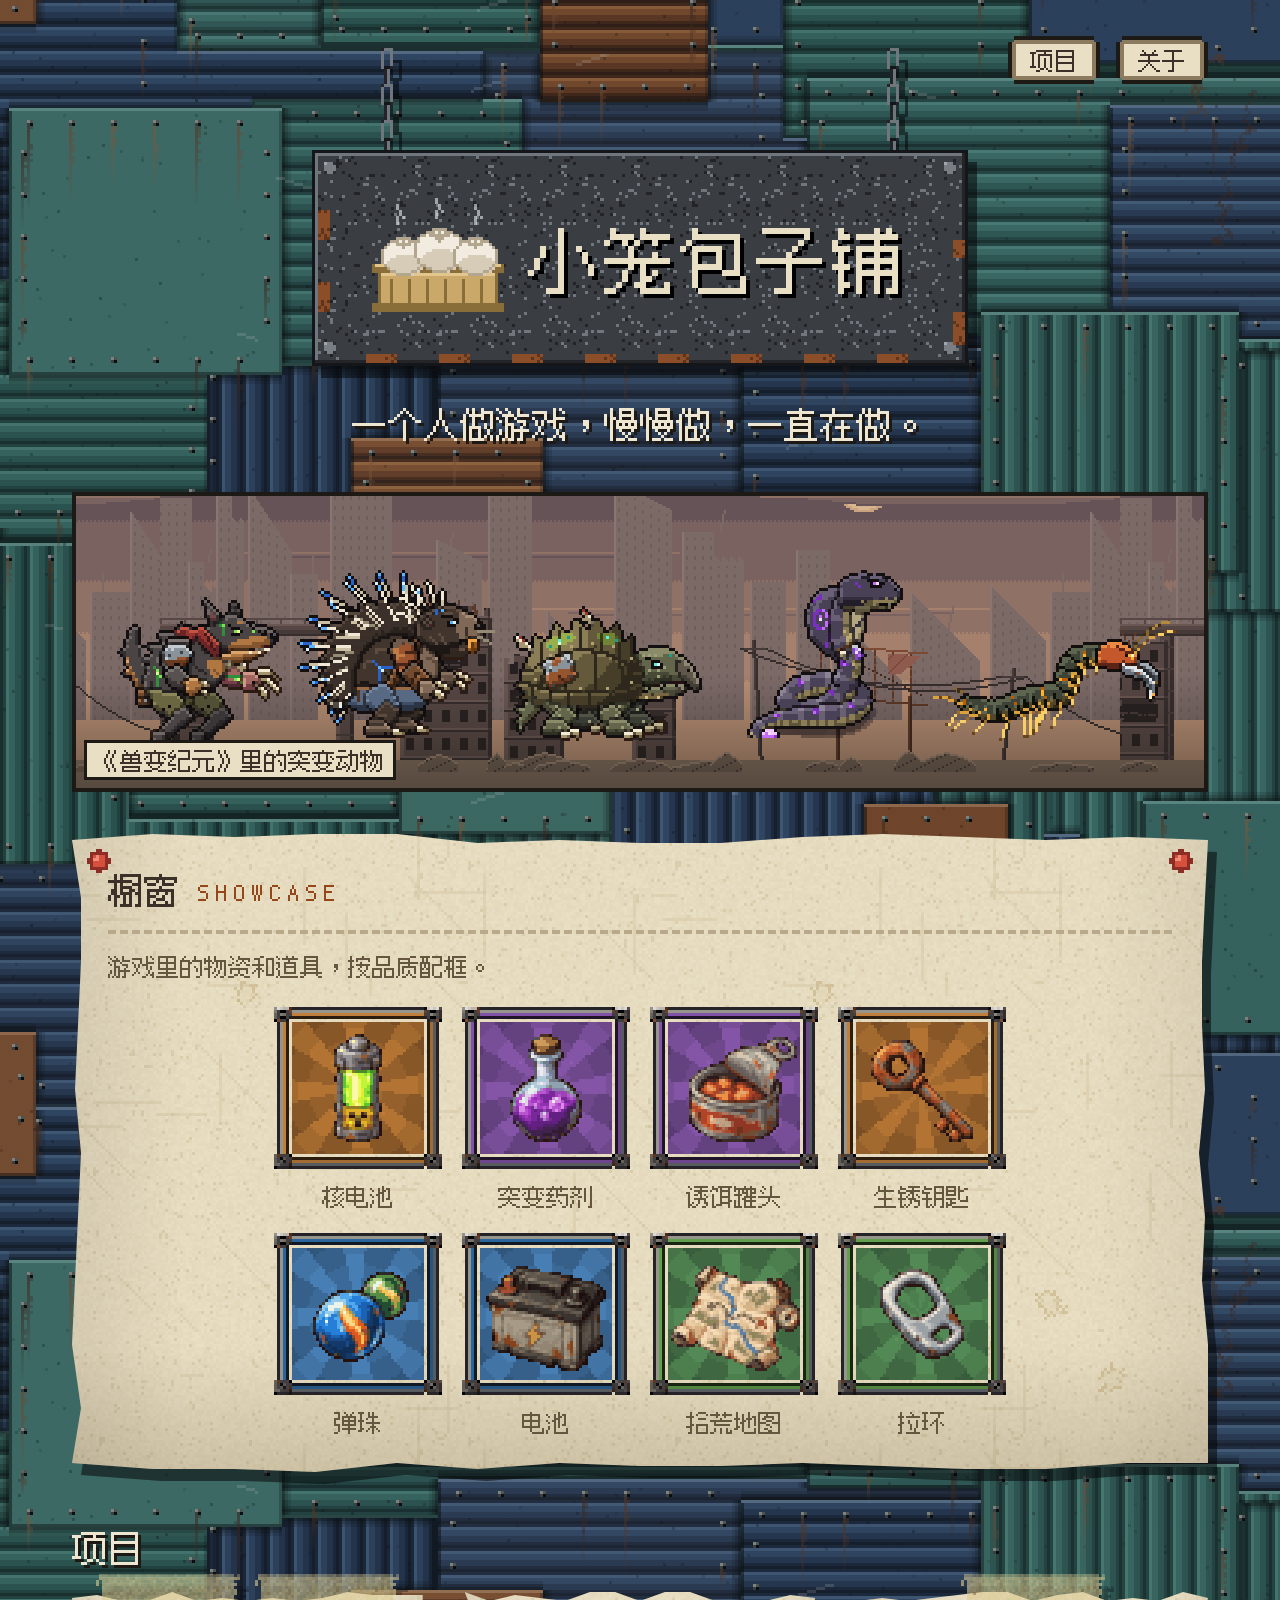
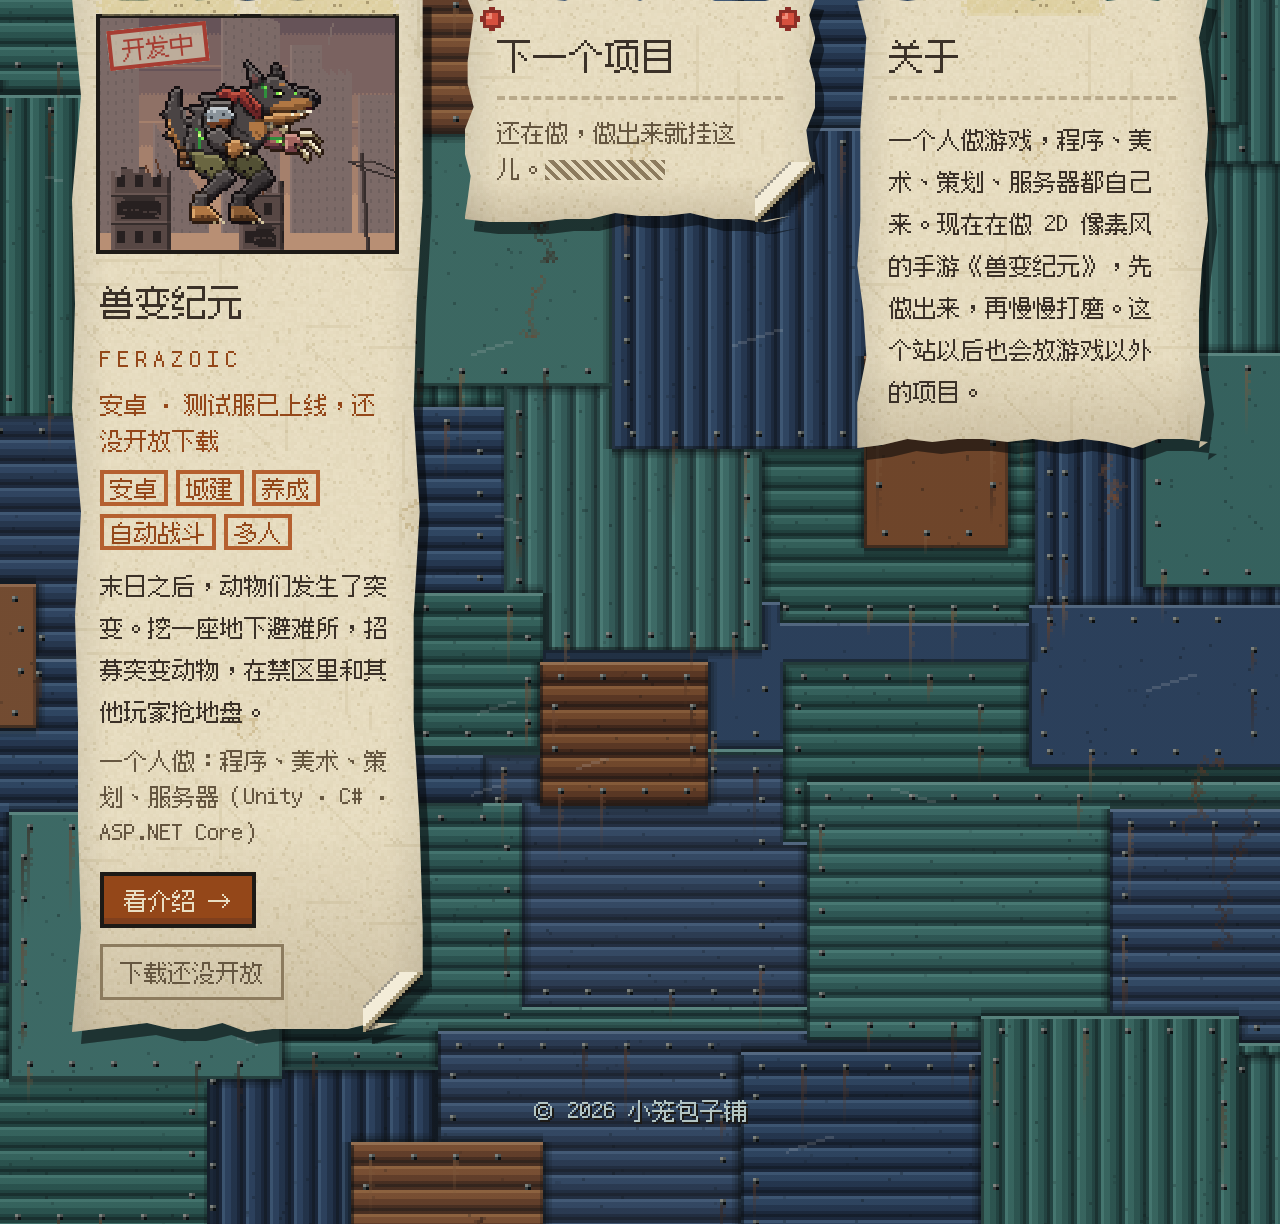
==== index.html @ 80dea05e "小笼包子铺：个人项目网站第一版 首页（店招、橱窗、项目）、《兽变纪元》介绍页、作品列表 js/projects.js、裁过的像素字体和重新裁字体的脚本。  Co-Authored-By: Claude" ====
<!doctype html>
<html lang="zh-CN">
<head>
<meta charset="utf-8">
<meta name="viewport" content="width=device-width, initial-scale=1">
<title>小笼包子铺</title>
<meta name="description" content="小笼包子铺：一个人做的游戏和项目。介绍、截图和下载。">
<link rel="preload" href="assets/fonts/FusionPixel-sub.woff2" as="font" type="font/woff2" crossorigin>
<link rel="stylesheet" href="css/site.css">
</head>
<body>
<div class="page">
  <nav class="top" aria-label="页面">
    <a class="notch" href="#projects">项目</a>
    <a class="notch" href="#about">关于</a>
  </nav>

  <!-- 店招：吊在墙上的铁牌 -->
  <header class="shop">
    <div class="hang">
      <i class="chain l" aria-hidden="true"></i><i class="chain r" aria-hidden="true"></i>
      <div class="sign">
        <img class="steamer" src="assets/ui/steamer.png" alt="" width="48" height="40">
        <h1>小笼包子铺</h1>
      </div>
    </div>
    <p class="tag">一个人做游戏，<br class="ph">慢慢做，一直在做。</p>
  </header>

  <!-- 橱窗：动物站一排 + 游戏里的物品 -->
  <section class="window" role="img" aria-label="橱窗：废墟城市前站着一排突变动物">
    <div class="stage" data-sprites="mutant_dog,porcupine,snapping_turtle,cobra,centipede" data-auto></div>
    <span class="label">《兽变纪元》里的突变动物</span>
  </section>
  <div class="poster-wrap"><div class="poster shelf" data-poster="31" data-fix="pins">
    <h2>橱窗 <small>SHOWCASE</small></h2>
    <div class="rule"></div>
    <p class="dim">游戏里的物资和道具，按品质配框。</p>
    <div class="tiles">
      <figure class="tile"><img src="assets/games/ferazoic/tiles/nuclear_battery.png" width="56" height="56" alt="核电池"><figcaption>核电池</figcaption></figure>
      <figure class="tile"><img src="assets/games/ferazoic/tiles/mutation_potion.png" width="56" height="56" alt="突变药剂"><figcaption>突变药剂</figcaption></figure>
      <figure class="tile"><img src="assets/games/ferazoic/tiles/recruit_ticket.png" width="56" height="56" alt="诱饵罐头"><figcaption>诱饵罐头</figcaption></figure>
      <figure class="tile"><img src="assets/games/ferazoic/tiles/token_ticket.png" width="56" height="56" alt="生锈钥匙"><figcaption>生锈钥匙</figcaption></figure>
      <figure class="tile"><img src="assets/games/ferazoic/tiles/marble.png" width="56" height="56" alt="弹珠"><figcaption>弹珠</figcaption></figure>
      <figure class="tile"><img src="assets/games/ferazoic/tiles/battery.png" width="56" height="56" alt="电池"><figcaption>电池</figcaption></figure>
      <figure class="tile"><img src="assets/games/ferazoic/tiles/scavenge_map.png" width="56" height="56" alt="拾荒地图"><figcaption>拾荒地图</figcaption></figure>
      <figure class="tile"><img src="assets/games/ferazoic/tiles/pull_tab.png" width="56" height="56" alt="拉环"><figcaption>拉环</figcaption></figure>
    </div>
  </div></div>

  <main>
    <h2 class="wallh" id="projects">项目</h2>
    <!-- 作品海报由 js/projects.js 的列表生成，插在「下一个项目」前面 -->
    <section class="grid" data-projects aria-label="作品">
      <noscript><div class="poster-wrap"><div class="poster card small">
        <h2>兽变纪元 <small>FERAZOIC</small></h2>
        <div class="rule"></div>
        <p>废土上的突变动物：挖避难所、招募动物、5v5 自动战斗。安卓，开发中。</p>
        <div class="btns" style="margin-top:22px"><a class="btn" href="ferazoic.html">看介绍 →</a></div>
      </div></div></noscript>
      <div class="poster-wrap" data-after-projects><div class="poster card small" data-poster="77" data-fix="pins" data-curl>
        <h2>下一个项目</h2>
        <div class="rule"></div>
        <div class="dim">还在做，做出来就挂这儿。<span class="hatch" aria-hidden="true"></span></div>
      </div></div>
      <div class="poster-wrap" id="about"><div class="poster card small" data-poster="5" data-fix="tape-top">
        <h2>关于</h2>
        <div class="rule"></div>
        <p>一个人做游戏，程序、美术、策划、服务器都自己来。现在在做 2D 像素风的手游《兽变纪元》，先做出来，再慢慢打磨。这个站以后也会放游戏以外的项目。</p>
      </div></div>
    </section>
  </main>

  <footer class="foot">© 2026 小笼包子铺</footer>
</div>
<script src="js/projects.js"></script>
<script src="js/site.js"></script>
</body>
</html>
---- css/site.css ----
/* 个人项目网站：像素风，铁皮墙 + 旧海报。
   --s 是像素放大倍数：电脑 3 倍，手机 2 倍；所有尺寸都是 1 倍像素数 × --s。 */
@font-face { font-family: "Fusion Pixel"; src: url(../assets/fonts/FusionPixel-sub.woff2) format("woff2"), url(../assets/fonts/FusionPixel-sub.ttf) format("truetype"); font-display: swap; }
/* 字体只带常用字（见 tools/subset_font.py），加了生僻字要重新跑一遍 */

:root {
  --s: 3;
  --paper: #e9dfc4; --paper-dark: #cdbf9a;
  --ink: #1d1a16; --fg: #3b3128; --dim: #655640; --line: #8c7b5e; --rule: #b8a98a;   /* dim 在纸上 5.35:1 */
  --rust: #b5602f; --rust-ink: #944719; --rust-dark: #7f3f1d; --rust-deep: #5a2b10;   /* rust 填色、画边；rust-ink 写字、按钮底（纸色字 4.98:1） */
  --stamp: #a63d32;   /* 纸上 4.74:1 */
  --focus: #ffd27a;   /* 键盘焦点框 */
  --wall-text: #d9e1dc;
  --wall-dark: rgba(12, 16, 18, .22);
  --fs: calc(var(--s) * 8px);          /* 正文：像素字 12px 一字，字号用 12 的倍数 */
}
@media (max-width: 760px) { :root { --s: 2; } }

* { box-sizing: border-box; margin: 0; padding: 0; }
html { -webkit-text-size-adjust: 100%; }
body {
  font-family: "Fusion Pixel", "Zpix", monospace;
  font-size: 24px; line-height: 1.5; color: var(--wall-text);
  -webkit-font-smoothing: none; font-smooth: never;
  background-color: #2a4650;
  background-image: linear-gradient(var(--wall-dark), var(--wall-dark)), url(../assets/ui/wall.png);
  background-size: auto, calc(480px * var(--s)) auto;
  image-rendering: pixelated; image-rendering: crisp-edges;
  min-height: 100vh;
}
img { image-rendering: pixelated; image-rendering: crisp-edges; display: block; }
a { color: inherit; text-decoration: none; }
.page { max-width: 1440px; margin: 0 auto; padding: 0 calc(var(--s) * 24px) calc(var(--s) * 32px); }
@media (max-width: 760px) { .page { padding: 0 16px 48px; } }

/* 切角：方块四角去掉 2 像素，像铁皮剪出来的 */
.notch { clip-path: polygon(0 6px, 6px 6px, 6px 0, calc(100% - 6px) 0, calc(100% - 6px) 6px, 100% 6px, 100% calc(100% - 6px), calc(100% - 6px) calc(100% - 6px), calc(100% - 6px) 100%, 6px 100%, 6px calc(100% - 6px), 0 calc(100% - 6px)); }

/* 顶栏 */
.top { display: flex; justify-content: flex-end; gap: 16px; padding-top: calc(var(--s) * 12px); flex-wrap: wrap; }
.top a { padding: 6px 22px; background: var(--paper); color: var(--fg); box-shadow: inset 0 0 0 4px var(--ink), inset 0 0 0 8px var(--line); }
.top a.on { background: var(--rust-ink); color: var(--paper); box-shadow: inset 0 0 0 4px var(--ink), inset 0 -8px 0 var(--rust-dark); }
.top a:not(.on):hover { background: #f3ecd9; box-shadow: inset 0 0 0 4px var(--ink), inset 0 0 0 8px var(--rust); }
.linkbtn { display: inline-block; padding: 6px 22px; background: var(--paper); color: var(--fg); text-shadow: none; box-shadow: inset 0 0 0 4px var(--ink), inset 0 0 0 8px var(--line); }
.linkbtn:hover { background: #f3ecd9; box-shadow: inset 0 0 0 4px var(--ink), inset 0 0 0 8px var(--rust); }
.sr-only { position: absolute; width: 1px; height: 1px; overflow: hidden; clip: rect(0 0 0 0); white-space: nowrap; }

/* 店招：两根链条吊着一块铁牌，牌子是九宫格（sign9.png，边 12 像素），上面是蒸笼和店名 */
.shop { text-align: center; margin-top: calc(-12px * var(--s)); }   /* 链条从顶栏那一行上面垂下来 */
.hang { display: inline-block; position: relative; padding-top: calc(34px * var(--s)); filter: drop-shadow(calc(var(--s) * 3px) calc(var(--s) * 4px) 0 rgba(6, 8, 10, .55)); }
.hang .chain { position: absolute; top: 0; width: calc(6px * var(--s)); height: calc(40px * var(--s)); background: url(../assets/ui/chain.png) 0 0 / calc(6px * var(--s)) calc(12px * var(--s)) repeat-y; }
.hang .chain.l { left: calc(22px * var(--s)); } .hang .chain.r { right: calc(22px * var(--s)); }
.sign { position: relative; display: flex; align-items: center; gap: calc(6px * var(--s)); padding: calc(4px * var(--s)) calc(8px * var(--s)) calc(4px * var(--s)) calc(6px * var(--s));
  border: calc(12px * var(--s)) solid transparent; border-image: url(../assets/ui/sign9.png) 12 fill round; }
.sign .steamer { width: calc(48px * var(--s)); height: calc(40px * var(--s)); }
.sign h1 { font-weight: normal; font-size: 72px; line-height: 1.2; color: var(--paper); text-shadow: 4px 4px 0 #000; letter-spacing: 4px; white-space: nowrap; }
.shop .tag { color: #efe6d1; font-size: 36px; margin-top: calc(10px * var(--s)); text-shadow: 3px 3px 0 var(--ink); }
.ph { display: none; }   /* 只在手机上换行 */
@media (max-width: 760px) {
  .shop { margin-top: calc(-10px * var(--s)); }
  .hang { padding-top: calc(28px * var(--s)); } .hang .chain { height: calc(34px * var(--s)); }
  .hang .chain.l { left: calc(14px * var(--s)); } .hang .chain.r { right: calc(14px * var(--s)); }
  .sign { gap: calc(3px * var(--s)); padding: calc(3px * var(--s)) calc(5px * var(--s)) calc(3px * var(--s)) calc(3px * var(--s)); }
  .sign h1 { font-size: 48px; letter-spacing: 2px; text-shadow: 3px 3px 0 #000; }
  .shop .tag { font-size: 24px; } .ph { display: inline; }
}

/* 橱窗：深色展示窗，动物站一排；下面一张海报放游戏里的物品 */
.window { position: relative; overflow: hidden; height: calc(100px * var(--s)); margin-top: calc(14px * var(--s)); box-shadow: inset 0 0 0 4px var(--ink); background-color: #26323a;
  background-image: url(../assets/games/ferazoic/chapter1.png); background-size: calc(320px * var(--s)) auto; background-position: center 14%; }
.window::after { content: ""; position: absolute; inset: 0; background: linear-gradient(0deg, rgba(27,24,20,.45), transparent 40%); pointer-events: none; }
.window .stage { z-index: 1; }
.window .label { position: absolute; left: 12px; bottom: 12px; z-index: 2; padding: 2px 12px; background: var(--paper); color: var(--fg); box-shadow: inset 0 0 0 3px var(--ink); }
.shelf { padding: 28px 36px 32px; margin-top: calc(14px * var(--s)); }
.tiles { display: flex; flex-wrap: wrap; justify-content: center; gap: 16px 20px; margin: 20px auto 0; max-width: calc(4 * 56px * var(--s) + 3 * 20px); }   /* 一行四个 */
.tile { text-align: center; }
.tile img { width: calc(56px * var(--s)); height: calc(56px * var(--s)); margin: 0 auto; }
.tile figcaption { margin-top: 6px; color: var(--dim); }
.wallh { font-size: 36px; color: #efe6d1; text-shadow: 3px 3px 0 var(--ink); margin-top: calc(16px * var(--s)); }
@media (max-width: 760px) { .window { height: calc(90px * var(--s)); } .shelf { padding: 20px 16px 24px; } .tiles { gap: 12px 10px; } }

/* 旧海报：撕边 + 影子 + 纸纹 + 胶带 / 图钉 / 卷角 */
.poster-wrap { position: relative; filter: drop-shadow(calc(var(--s) * 3px) calc(var(--s) * 4px) 0 rgba(6, 8, 10, .55)); }
.poster { position: relative; color: var(--fg); background: url(../assets/ui/paper.png) 0 0 / calc(192px * var(--s)); clip-path: polygon(var(--cut)); }
.poster::before { content: ""; position: absolute; inset: 0; pointer-events: none;
  background: linear-gradient(90deg, rgba(0,0,0,.08), transparent 10%, transparent 90%, rgba(0,0,0,.06)), linear-gradient(0deg, rgba(90,70,40,.18), transparent 20%); }
.poster > * { position: relative; }
.tape { position: absolute; width: calc(48px * var(--s)); height: calc(14px * var(--s)); background: url(../assets/ui/tape.png) 0 0 / 100% 100%; z-index: 5; pointer-events: none; }
.tape.tl { top: calc(-6px * var(--s)); left: calc(8px * var(--s)); }
.tape.tr { top: calc(-6px * var(--s)); right: calc(8px * var(--s)); }
.tape.t  { top: calc(-6px * var(--s)); left: 50%; margin-left: calc(-24px * var(--s)); }
.curl { position: absolute; right: 0; bottom: 0; width: calc(20px * var(--s)); height: calc(20px * var(--s)); background: url(../assets/ui/curl.png) 0 0 / 100% 100%; z-index: 5; pointer-events: none; }
.pin { position: absolute; width: calc(8px * var(--s)); height: calc(8px * var(--s)); background: url(../assets/ui/pin.png) 0 0 / 100% 100%; z-index: 5; pointer-events: none; }
.pin.tl { top: calc(5px * var(--s)); left: calc(5px * var(--s)); }
.pin.tr { top: calc(5px * var(--s)); right: calc(5px * var(--s)); }

/* 按钮：铁锈橙，和背景分开 */
.btn { display: inline-block; padding: 10px 24px; background: var(--rust-ink); color: var(--paper); box-shadow: inset 0 0 0 4px var(--ink), inset 0 -10px 0 var(--rust-dark); cursor: pointer; }
.btn:hover { background: var(--rust-dark); box-shadow: inset 0 0 0 4px var(--ink), inset 0 -10px 0 var(--rust-deep); }
.btn:active { background: var(--rust-dark); box-shadow: inset 0 0 0 4px var(--ink), inset 0 10px 0 var(--rust-deep); }
.btn.ghost { background: transparent; color: var(--fg); box-shadow: inset 0 0 0 4px var(--line); }
.btn.ghost:hover { background: rgba(0,0,0,.06); box-shadow: inset 0 0 0 4px var(--fg); }
/* 还不能下载：不是按钮，只是一句说明，虚框 */
.soon { display: inline-block; padding: 10px 20px; color: var(--dim); box-shadow: inset 0 0 0 3px var(--line); }

/* 章、标签、分隔线 */
.stamp { display: inline-block; color: var(--stamp); box-shadow: inset 0 0 0 4px var(--stamp); padding: 2px 14px; background: rgba(233,223,196,.6); transform: rotate(-6deg); }
.chip { display: inline-block; padding: 0 10px; box-shadow: inset 0 0 0 4px var(--rust); color: var(--rust-ink); }
.rule { border-top: 4px dashed var(--rule); margin: 14px 0; }
.dim { color: var(--dim); }
.hatch { display: inline-block; width: 120px; height: 20px; vertical-align: middle; background: repeating-linear-gradient(45deg, var(--line) 0 4px, transparent 4px 8px); }
h2 { font-weight: normal; font-size: 36px; }
h2 small { font-size: 24px; color: var(--rust-ink); letter-spacing: 6px; white-space: nowrap; }
h3 { font-weight: normal; font-size: 24px; }

/* 首页：作品格子。第一张大，其余小 */
.grid { display: grid; grid-template-columns: repeat(3, 1fr); gap: calc(var(--s) * 14px); margin-top: calc(var(--s) * 6px); align-items: start; }   /* 海报各有各的高，像随手贴的 */
.card { padding: 22px 24px 24px; min-height: 100%; display: flex; flex-direction: column; }
.card .cover { position: relative; overflow: hidden; box-shadow: inset 0 0 0 4px var(--ink); background-color: #26323a; height: calc(80px * var(--s)); background-size: calc(320px * var(--s)) auto; background-position: center 14%; }
.card .cover .stamp { position: absolute; top: 12px; left: 12px; }
.card .body { padding: 20px 4px 8px; flex: 1; }
.card .state { margin-top: 4px; color: var(--rust-ink); }
.card .tags { display: flex; flex-wrap: wrap; gap: 8px; margin-top: 12px; }
.card .blurb { margin-top: 14px; line-height: 1.75; }
.card .role { margin-top: 10px; color: var(--dim); }
.card .btns { display: flex; gap: 16px; margin-top: 22px; flex-wrap: wrap; align-items: center; }
.card.small { padding: 36px 32px; justify-content: center; }
.card.small p { margin-top: 4px; line-height: 1.75; }
@media (max-width: 760px) {
  .grid { grid-template-columns: 1fr; }
  .card { padding: 16px; }
  .card .cover { height: calc(90px * var(--s)); }
  .card.small { padding: 32px 24px; }
}

/* 动物：精灵图，8 帧循环 */
.stage { position: absolute; left: 0; right: 0; bottom: 0; height: 100%; }
.sprite { position: absolute; bottom: calc(var(--y, 6) * var(--s) * 1px); left: calc(var(--x, 0) * var(--s) * 1px);
  width: calc(var(--fw) * var(--s) * 1px); height: calc(var(--fh) * var(--s) * 1px);
  background-repeat: no-repeat;
  background-size: calc(var(--fw) * 8 * var(--s) * 1px) calc(var(--fh) * var(--s) * 1px);
  animation: play var(--dur, 1000ms) steps(8) infinite; }
@keyframes play { to { background-position-x: calc(var(--fw) * -8 * var(--s) * 1px); } }

/* 游戏介绍页 */
.gh { position: relative; height: calc(150px * var(--s)); overflow: hidden; box-shadow: inset 0 0 0 4px var(--ink); background-size: calc(320px * var(--s)) auto; background-position: center 16%; margin-top: calc(var(--s) * 8px); }
.gh .title { position: absolute; left: calc(8px * var(--s)); bottom: calc(10px * var(--s)); z-index: 2; }
.gh .title .big { font-weight: normal; font-size: 96px; line-height: 1.1; color: #efe6d1; text-shadow: 6px 6px 0 var(--ink); }
.gh .stage { left: calc(150px * var(--s)); }   /* 标题占左边，动物在右边排开 */
.gh .title .en { color: #e0b27a; letter-spacing: 12px; text-shadow: 3px 3px 0 var(--ink); }
.gh::after { content: ""; position: absolute; inset: 0; background: linear-gradient(0deg, rgba(27,24,20,.6), transparent 45%); }
.gh .stage { z-index: 1; }
@media (max-width: 760px) {
  .gh { height: calc(130px * var(--s)); }
  .gh .title { top: calc(8px * var(--s)); bottom: auto; }   /* 手机上标题放上面，动物在下面 */
  .gh .title .big { font-size: 48px; text-shadow: 4px 4px 0 var(--ink); }
  .gh .title .en { font-size: 24px; letter-spacing: 6px; }
  .gh .stage { left: 0; }
}
.cols { display: grid; grid-template-columns: 3fr 2fr; gap: calc(var(--s) * 14px); margin-top: calc(var(--s) * 14px); align-items: start; }
.cols .dl-wrap { position: sticky; top: 24px; }   /* 「怎么玩」跟着滚，往下读也看得见 */
@media (max-width: 760px) { .cols { grid-template-columns: 1fr; } .cols .dl-wrap { order: -1; position: static; } }
.dl .hot { color: var(--rust-ink); }
.intro { padding: 36px 40px 40px; }
.intro p { margin-top: 12px; line-height: 1.75; }
.feats { display: grid; grid-template-columns: 1fr 1fr; gap: 16px; margin-top: 20px; }
.feats div { padding: 14px 18px; box-shadow: inset 0 0 0 4px var(--rule); }
.feats b { display: block; font-weight: normal; }
.feats b::before { content: ""; display: inline-block; width: 12px; height: 12px; background: var(--rust); margin-right: 12px; }
.feats span { color: var(--dim); }
@media (max-width: 760px) { .feats { grid-template-columns: 1fr; } .intro { padding: 24px 20px; } }
.dl { padding: 36px 40px 40px; }
dl { display: grid; grid-template-columns: minmax(96px, max-content) 1fr; column-gap: 12px; row-gap: 6px; }
dt { color: var(--dim); }
.shots { display: grid; grid-template-columns: repeat(3, 1fr); gap: 16px; margin-top: 20px; }
.shots div { height: calc(60px * var(--s)); background-size: cover; background-position: center 25%; box-shadow: inset 0 0 0 4px var(--ink); }
@media (max-width: 760px) { .shots { grid-template-columns: 1fr 1fr; } }
.roster { --s: 2; display: grid; grid-template-columns: repeat(3, 1fr); gap: 16px; margin-top: 20px; }   /* 动物按 2 倍放，格子才装得下 */
.roster > div { text-align: center; position: relative; overflow: hidden; height: calc(100px * var(--s)); box-shadow: inset 0 0 0 4px var(--rule); background: rgba(0,0,0,.04); }
.roster .sprite { left: 50%; margin-left: calc(var(--fw) * var(--s) * -0.5px); bottom: calc(18px * var(--s)); }
.roster .name { position: absolute; left: 0; right: 0; bottom: 8px; }
/* 品质色和游戏里一致：蓝 稀有 / 紫 史诗 / 橙 传说，纸上都在 4.5:1 以上 */
.roster .r-rare { color: #35608c; } .roster .r-epic { color: #6b4489; } .roster .r-legendary { color: var(--rust-ink); }
@media (max-width: 760px) { .roster { grid-template-columns: repeat(2, 1fr); } }
.back { margin-top: calc(var(--s) * 14px); display: flex; justify-content: flex-start; gap: 16px; flex-wrap: wrap; }

/* 页脚 */
.foot { margin-top: calc(var(--s) * 20px); color: #b4c6c4; text-shadow: 2px 2px 0 var(--ink); text-align: center; }

/* 键盘焦点：切角和撕边会把 outline 裁掉，所以用内描边画焦点框 */
:focus-visible { outline: 4px solid var(--focus); outline-offset: 2px; }
.btn:focus-visible, .top a:focus-visible, .linkbtn:focus-visible { outline: none; box-shadow: inset 0 0 0 4px var(--ink), inset 0 0 0 8px var(--focus); }
.btn.ghost:focus-visible { box-shadow: inset 0 0 0 4px var(--focus); }

/* 系统设了「减少动态」：动物停在第一帧 */
@media (prefers-reduced-motion: reduce) { .sprite { animation: none; } }
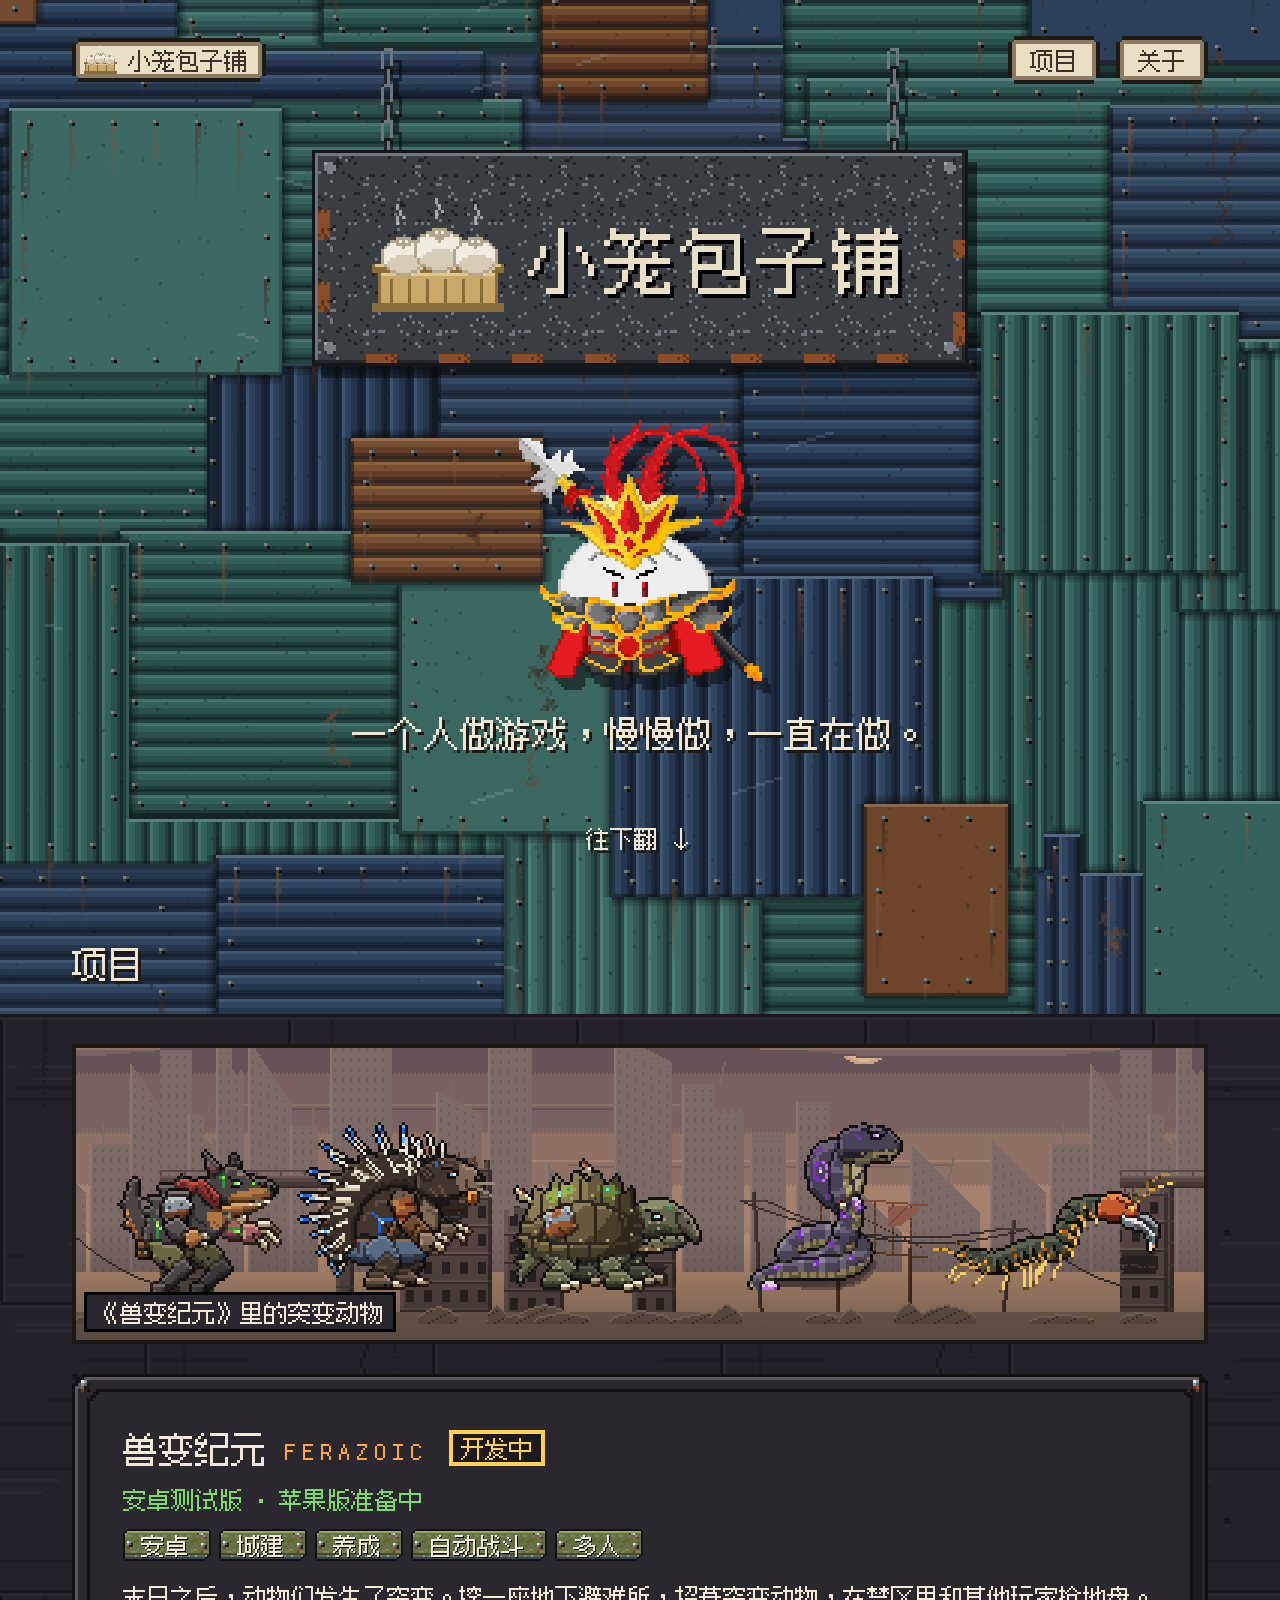
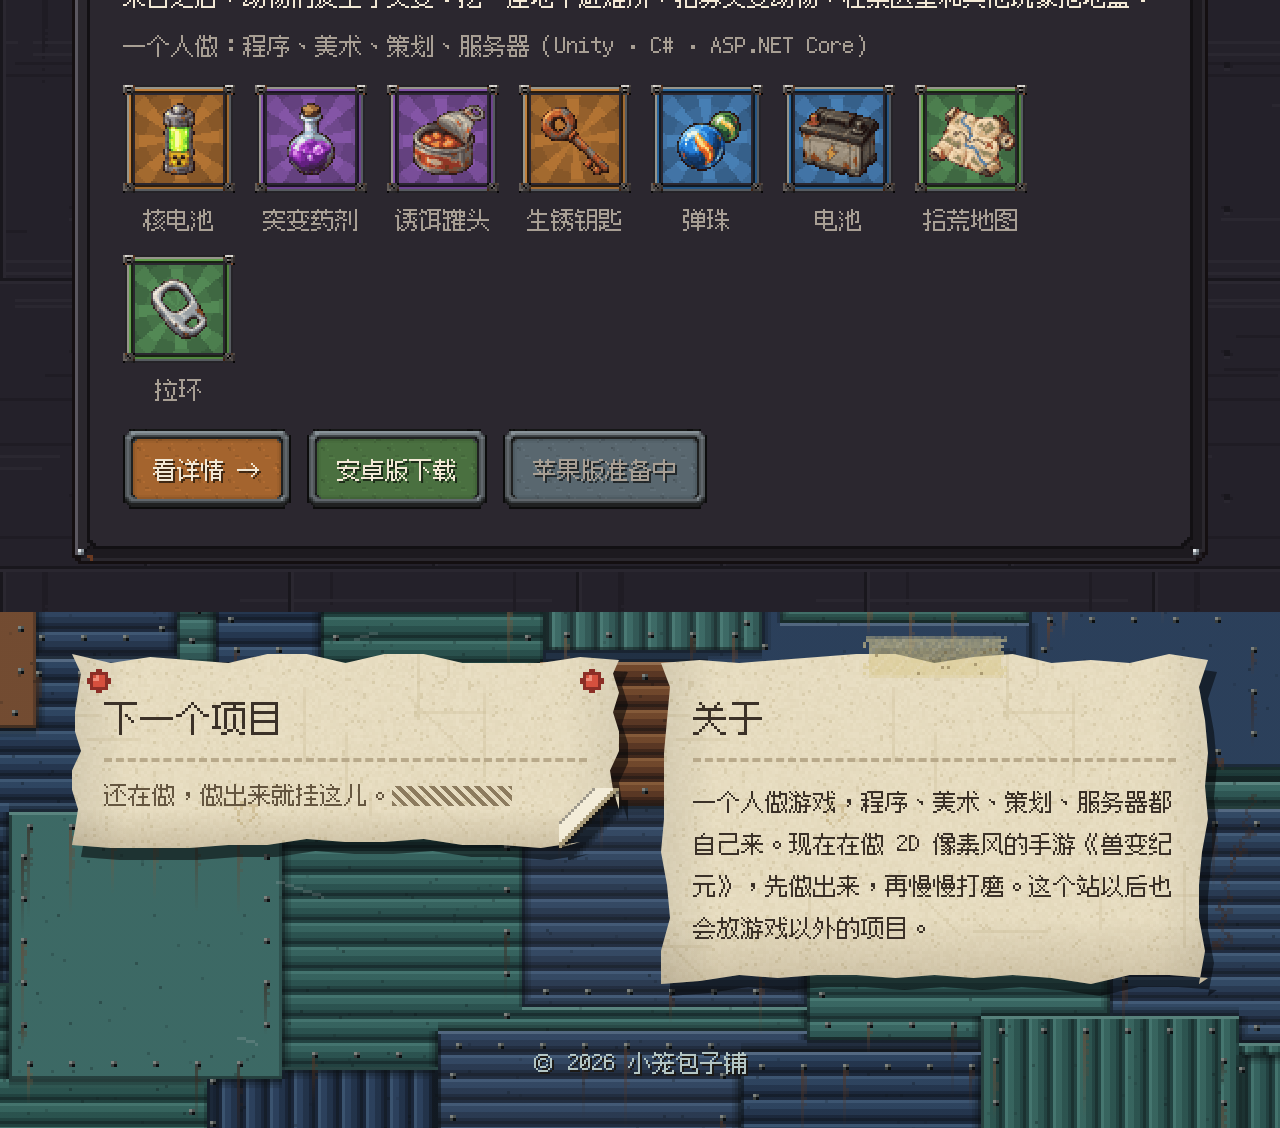
==== commit 90c847fe: "首页先看店、往下翻才是项目；详情页用游戏自己的画风 - 左上角加回主页的入口：首页是店招小图标，详情页是游戏里的返回木牌 - 第一屏只有店招、吉祥物（吕布包子，缩回 1 倍像素、去掉背景）、一句话和「" ====
--- a/index.html
+++ b/index.html
@@ -5,17 +5,20 @@
 <meta name="viewport" content="width=device-width, initial-scale=1">
 <title>小笼包子铺</title>
 <meta name="description" content="小笼包子铺：一个人做的游戏和项目。介绍、截图和下载。">
+<link rel="icon" href="assets/ui/mascot.png" type="image/png">
 <link rel="preload" href="assets/fonts/FusionPixel-sub.woff2" as="font" type="font/woff2" crossorigin>
 <link rel="stylesheet" href="css/site.css">
 </head>
 <body>
 <div class="page">
   <nav class="top" aria-label="页面">
+    <a class="home notch" href="index.html"><img src="assets/ui/steamer.png" alt="" width="48" height="40"><span class="hname">小笼包子铺</span></a>
+    <span class="grow"></span>
     <a class="notch" href="#projects">项目</a>
     <a class="notch" href="#about">关于</a>
   </nav>
 
-  <!-- 店招：吊在墙上的铁牌 -->
+  <!-- 第一屏：店招、吉祥物、一句话。往下翻才是项目 -->
   <header class="shop">
     <div class="hang">
       <i class="chain l" aria-hidden="true"></i><i class="chain r" aria-hidden="true"></i>
@@ -24,41 +27,28 @@
         <h1>小笼包子铺</h1>
       </div>
     </div>
-    <p class="tag">一个人做游戏，<br class="ph">慢慢做，一直在做。</p>
+    <div class="mid">
+      <img class="mascot" src="assets/ui/mascot.png" alt="小笼包子铺的吉祥物：一只穿着吕布盔甲、扛着方天画戟的小笼包" width="81" height="87">
+      <p class="tag">一个人做游戏，<br class="ph">慢慢做，一直在做。</p>
+    </div>
+    <a class="down" href="#projects">往下翻 <span aria-hidden="true">↓</span></a>
   </header>
+</div>
 
-  <!-- 橱窗：动物站一排 + 游戏里的物品 -->
-  <section class="window" role="img" aria-label="橱窗：废墟城市前站着一排突变动物">
-    <div class="stage" data-sprites="mutant_dog,porcupine,snapping_turtle,cobra,centipede" data-auto></div>
-    <span class="label">《兽变纪元》里的突变动物</span>
-  </section>
-  <div class="poster-wrap"><div class="poster shelf" data-poster="31" data-fix="pins">
-    <h2>橱窗 <small>SHOWCASE</small></h2>
+<main>
+  <div class="page"><h2 class="wallh" id="projects">项目</h2></div>
+  <!-- 每个项目一段，按 js/projects.js 生成，各用各的画风（css 里的 .t-<theme>） -->
+  <div data-projects></div>
+  <noscript><div class="page"><div class="poster-wrap"><div class="poster card small">
+    <h2>兽变纪元 <small>FERAZOIC</small></h2>
     <div class="rule"></div>
-    <p class="dim">游戏里的物资和道具，按品质配框。</p>
-    <div class="tiles">
-      <figure class="tile"><img src="assets/games/ferazoic/tiles/nuclear_battery.png" width="56" height="56" alt="核电池"><figcaption>核电池</figcaption></figure>
-      <figure class="tile"><img src="assets/games/ferazoic/tiles/mutation_potion.png" width="56" height="56" alt="突变药剂"><figcaption>突变药剂</figcaption></figure>
-      <figure class="tile"><img src="assets/games/ferazoic/tiles/recruit_ticket.png" width="56" height="56" alt="诱饵罐头"><figcaption>诱饵罐头</figcaption></figure>
-      <figure class="tile"><img src="assets/games/ferazoic/tiles/token_ticket.png" width="56" height="56" alt="生锈钥匙"><figcaption>生锈钥匙</figcaption></figure>
-      <figure class="tile"><img src="assets/games/ferazoic/tiles/marble.png" width="56" height="56" alt="弹珠"><figcaption>弹珠</figcaption></figure>
-      <figure class="tile"><img src="assets/games/ferazoic/tiles/battery.png" width="56" height="56" alt="电池"><figcaption>电池</figcaption></figure>
-      <figure class="tile"><img src="assets/games/ferazoic/tiles/scavenge_map.png" width="56" height="56" alt="拾荒地图"><figcaption>拾荒地图</figcaption></figure>
-      <figure class="tile"><img src="assets/games/ferazoic/tiles/pull_tab.png" width="56" height="56" alt="拉环"><figcaption>拉环</figcaption></figure>
-    </div>
-  </div></div>
+    <p>废土上的突变动物：挖避难所、招募动物、5v5 自动战斗。安卓，开发中。</p>
+    <div class="btns" style="margin-top:22px"><a class="btn" href="ferazoic.html">看详情 →</a></div>
+  </div></div></div></noscript>
 
-  <main>
-    <h2 class="wallh" id="projects">项目</h2>
-    <!-- 作品海报由 js/projects.js 的列表生成，插在「下一个项目」前面 -->
-    <section class="grid" data-projects aria-label="作品">
-      <noscript><div class="poster-wrap"><div class="poster card small">
-        <h2>兽变纪元 <small>FERAZOIC</small></h2>
-        <div class="rule"></div>
-        <p>废土上的突变动物：挖避难所、招募动物、5v5 自动战斗。安卓，开发中。</p>
-        <div class="btns" style="margin-top:22px"><a class="btn" href="ferazoic.html">看介绍 →</a></div>
-      </div></div></noscript>
-      <div class="poster-wrap" data-after-projects><div class="poster card small" data-poster="77" data-fix="pins" data-curl>
+  <div class="page">
+    <section class="grid" aria-label="其他">
+      <div class="poster-wrap"><div class="poster card small" data-poster="77" data-fix="pins" data-curl>
         <h2>下一个项目</h2>
         <div class="rule"></div>
         <div class="dim">还在做，做出来就挂这儿。<span class="hatch" aria-hidden="true"></span></div>
@@ -69,10 +59,9 @@
         <p>一个人做游戏，程序、美术、策划、服务器都自己来。现在在做 2D 像素风的手游《兽变纪元》，先做出来，再慢慢打磨。这个站以后也会放游戏以外的项目。</p>
       </div></div>
     </section>
-  </main>
-
-  <footer class="foot">© 2026 小笼包子铺</footer>
-</div>
+    <footer class="foot">© 2026 小笼包子铺</footer>
+  </div>
+</main>
 <script src="js/projects.js"></script>
 <script src="js/site.js"></script>
 </body>
--- a/css/site.css
+++ b/css/site.css
@@ -1,4 +1,4 @@
-/* 个人项目网站：像素风，铁皮墙 + 旧海报。
+/* 个人项目网站：像素风，铁皮墙 + 旧海报；每个项目一段，用它自己的画风（文件最后的「项目画风」）。
    --s 是像素放大倍数：电脑 3 倍，手机 2 倍；所有尺寸都是 1 倍像素数 × --s。 */
 @font-face { font-family: "Fusion Pixel"; src: url(../assets/fonts/FusionPixel-sub.woff2) format("woff2"), url(../assets/fonts/FusionPixel-sub.ttf) format("truetype"); font-display: swap; }
 /* 字体只带常用字（见 tools/subset_font.py），加了生僻字要重新跑一遍 */
@@ -12,12 +12,11 @@
   --focus: #ffd27a;   /* 键盘焦点框 */
   --wall-text: #d9e1dc;
   --wall-dark: rgba(12, 16, 18, .22);
-  --fs: calc(var(--s) * 8px);          /* 正文：像素字 12px 一字，字号用 12 的倍数 */
 }
 @media (max-width: 760px) { :root { --s: 2; } }
 
 * { box-sizing: border-box; margin: 0; padding: 0; }
-html { -webkit-text-size-adjust: 100%; }
+html { -webkit-text-size-adjust: 100%; scroll-behavior: smooth; }
 body {
   font-family: "Fusion Pixel", "Zpix", monospace;
   font-size: 24px; line-height: 1.5; color: var(--wall-text);
@@ -30,23 +29,26 @@
 }
 img { image-rendering: pixelated; image-rendering: crisp-edges; display: block; }
 a { color: inherit; text-decoration: none; }
-.page { max-width: 1440px; margin: 0 auto; padding: 0 calc(var(--s) * 24px) calc(var(--s) * 32px); }
-@media (max-width: 760px) { .page { padding: 0 16px 48px; } }
+.page { max-width: 1440px; margin: 0 auto; padding: 0 calc(var(--s) * 24px); }
+@media (max-width: 760px) { .page { padding: 0 16px; } }
+.sr-only { position: absolute; width: 1px; height: 1px; overflow: hidden; clip: rect(0 0 0 0); white-space: nowrap; }
+.grow { flex: 1; }
 
 /* 切角：方块四角去掉 2 像素，像铁皮剪出来的 */
 .notch { clip-path: polygon(0 6px, 6px 6px, 6px 0, calc(100% - 6px) 0, calc(100% - 6px) 6px, 100% 6px, 100% calc(100% - 6px), calc(100% - 6px) calc(100% - 6px), calc(100% - 6px) 100%, 6px 100%, 6px calc(100% - 6px), 0 calc(100% - 6px)); }
 
-/* 顶栏 */
-.top { display: flex; justify-content: flex-end; gap: 16px; padding-top: calc(var(--s) * 12px); flex-wrap: wrap; }
+/* 顶栏：左上角回主页，右边页签 */
+.top { display: flex; align-items: center; gap: 16px; padding-top: calc(var(--s) * 12px); flex-wrap: wrap; position: relative; z-index: 3; }
 .top a { padding: 6px 22px; background: var(--paper); color: var(--fg); box-shadow: inset 0 0 0 4px var(--ink), inset 0 0 0 8px var(--line); }
-.top a.on { background: var(--rust-ink); color: var(--paper); box-shadow: inset 0 0 0 4px var(--ink), inset 0 -8px 0 var(--rust-dark); }
 .top a:not(.on):hover { background: #f3ecd9; box-shadow: inset 0 0 0 4px var(--ink), inset 0 0 0 8px var(--rust); }
-.linkbtn { display: inline-block; padding: 6px 22px; background: var(--paper); color: var(--fg); text-shadow: none; box-shadow: inset 0 0 0 4px var(--ink), inset 0 0 0 8px var(--line); }
+.top .home { display: inline-flex; align-items: center; gap: 10px; padding: 4px 18px 4px 10px; }
+.top .home img { width: 36px; height: 30px; }
+.linkbtn { display: inline-block; padding: 6px 22px; background: var(--paper); color: var(--fg); box-shadow: inset 0 0 0 4px var(--ink), inset 0 0 0 8px var(--line); }
 .linkbtn:hover { background: #f3ecd9; box-shadow: inset 0 0 0 4px var(--ink), inset 0 0 0 8px var(--rust); }
-.sr-only { position: absolute; width: 1px; height: 1px; overflow: hidden; clip: rect(0 0 0 0); white-space: nowrap; }
-
-/* 店招：两根链条吊着一块铁牌，牌子是九宫格（sign9.png，边 12 像素），上面是蒸笼和店名 */
-.shop { text-align: center; margin-top: calc(-12px * var(--s)); }   /* 链条从顶栏那一行上面垂下来 */
+
+/* 第一屏：两根链条吊着一块铁牌（九宫格 sign9.png，边 12 像素），下面站着吉祥物和一句话，底下「往下翻」。占满一屏，项目在下面 */
+.shop { display: flex; flex-direction: column; align-items: center; text-align: center; margin-top: calc(-12px * var(--s));
+  min-height: calc(100vh - 60px); min-height: calc(100svh - 60px); padding-bottom: calc(8px * var(--s)); }
 .hang { display: inline-block; position: relative; padding-top: calc(34px * var(--s)); filter: drop-shadow(calc(var(--s) * 3px) calc(var(--s) * 4px) 0 rgba(6, 8, 10, .55)); }
 .hang .chain { position: absolute; top: 0; width: calc(6px * var(--s)); height: calc(40px * var(--s)); background: url(../assets/ui/chain.png) 0 0 / calc(6px * var(--s)) calc(12px * var(--s)) repeat-y; }
 .hang .chain.l { left: calc(22px * var(--s)); } .hang .chain.r { right: calc(22px * var(--s)); }
@@ -54,30 +56,22 @@
   border: calc(12px * var(--s)) solid transparent; border-image: url(../assets/ui/sign9.png) 12 fill round; }
 .sign .steamer { width: calc(48px * var(--s)); height: calc(40px * var(--s)); }
 .sign h1 { font-weight: normal; font-size: 72px; line-height: 1.2; color: var(--paper); text-shadow: 4px 4px 0 #000; letter-spacing: 4px; white-space: nowrap; }
-.shop .tag { color: #efe6d1; font-size: 36px; margin-top: calc(10px * var(--s)); text-shadow: 3px 3px 0 var(--ink); }
+.shop .mid { flex: 1; display: flex; flex-direction: column; align-items: center; justify-content: center; padding: calc(8px * var(--s)) 0; }
+.shop .mascot { width: calc(81px * var(--s)); height: calc(87px * var(--s)); filter: drop-shadow(calc(var(--s) * 3px) calc(var(--s) * 4px) 0 rgba(6, 8, 10, .5)); }
+.shop .tag { color: #efe6d1; font-size: 36px; margin-top: calc(8px * var(--s)); text-shadow: 3px 3px 0 var(--ink); }
 .ph { display: none; }   /* 只在手机上换行 */
+.shop .down { color: #efe6d1; text-shadow: 3px 3px 0 var(--ink); padding: 8px 16px; animation: bob 1.2s steps(2) infinite; }
+@keyframes bob { 50% { transform: translateY(calc(2px * var(--s))); } }
 @media (max-width: 760px) {
-  .shop { margin-top: calc(-10px * var(--s)); }
+  .shop { margin-top: calc(-10px * var(--s)); min-height: calc(100vh - 50px); min-height: calc(100svh - 50px); }
   .hang { padding-top: calc(28px * var(--s)); } .hang .chain { height: calc(34px * var(--s)); }
   .hang .chain.l { left: calc(14px * var(--s)); } .hang .chain.r { right: calc(14px * var(--s)); }
   .sign { gap: calc(3px * var(--s)); padding: calc(3px * var(--s)) calc(5px * var(--s)) calc(3px * var(--s)) calc(3px * var(--s)); }
-  .sign h1 { font-size: 48px; letter-spacing: 2px; text-shadow: 3px 3px 0 #000; }
+  .sign h1 { font-size: 36px; letter-spacing: 2px; text-shadow: 3px 3px 0 #000; }   /* 手机上牌子要放得下 */
+  .top .hname { display: none; }   /* 手机上只留小图标 */
   .shop .tag { font-size: 24px; } .ph { display: inline; }
 }
-
-/* 橱窗：深色展示窗，动物站一排；下面一张海报放游戏里的物品 */
-.window { position: relative; overflow: hidden; height: calc(100px * var(--s)); margin-top: calc(14px * var(--s)); box-shadow: inset 0 0 0 4px var(--ink); background-color: #26323a;
-  background-image: url(../assets/games/ferazoic/chapter1.png); background-size: calc(320px * var(--s)) auto; background-position: center 14%; }
-.window::after { content: ""; position: absolute; inset: 0; background: linear-gradient(0deg, rgba(27,24,20,.45), transparent 40%); pointer-events: none; }
-.window .stage { z-index: 1; }
-.window .label { position: absolute; left: 12px; bottom: 12px; z-index: 2; padding: 2px 12px; background: var(--paper); color: var(--fg); box-shadow: inset 0 0 0 3px var(--ink); }
-.shelf { padding: 28px 36px 32px; margin-top: calc(14px * var(--s)); }
-.tiles { display: flex; flex-wrap: wrap; justify-content: center; gap: 16px 20px; margin: 20px auto 0; max-width: calc(4 * 56px * var(--s) + 3 * 20px); }   /* 一行四个 */
-.tile { text-align: center; }
-.tile img { width: calc(56px * var(--s)); height: calc(56px * var(--s)); margin: 0 auto; }
-.tile figcaption { margin-top: 6px; color: var(--dim); }
 .wallh { font-size: 36px; color: #efe6d1; text-shadow: 3px 3px 0 var(--ink); margin-top: calc(16px * var(--s)); }
-@media (max-width: 760px) { .window { height: calc(90px * var(--s)); } .shelf { padding: 20px 16px 24px; } .tiles { gap: 12px 10px; } }
 
 /* 旧海报：撕边 + 影子 + 纸纹 + 胶带 / 图钉 / 卷角 */
 .poster-wrap { position: relative; filter: drop-shadow(calc(var(--s) * 3px) calc(var(--s) * 4px) 0 rgba(6, 8, 10, .55)); }
@@ -94,44 +88,32 @@
 .pin.tl { top: calc(5px * var(--s)); left: calc(5px * var(--s)); }
 .pin.tr { top: calc(5px * var(--s)); right: calc(5px * var(--s)); }
 
-/* 按钮：铁锈橙，和背景分开 */
-.btn { display: inline-block; padding: 10px 24px; background: var(--rust-ink); color: var(--paper); box-shadow: inset 0 0 0 4px var(--ink), inset 0 -10px 0 var(--rust-dark); cursor: pointer; }
-.btn:hover { background: var(--rust-dark); box-shadow: inset 0 0 0 4px var(--ink), inset 0 -10px 0 var(--rust-deep); }
-.btn:active { background: var(--rust-dark); box-shadow: inset 0 0 0 4px var(--ink), inset 0 10px 0 var(--rust-deep); }
+/* 本站默认的按钮：铁锈橙，和背景分开。gbtn 是项目段落里的按钮，默认长一样，各画风再换 */
+.btn, .gbtn { display: inline-block; padding: 10px 24px; background: var(--rust-ink); color: var(--paper); box-shadow: inset 0 0 0 4px var(--ink), inset 0 -10px 0 var(--rust-dark); cursor: pointer; }
+.btn:hover, .gbtn:hover { background: var(--rust-dark); box-shadow: inset 0 0 0 4px var(--ink), inset 0 -10px 0 var(--rust-deep); }
+.btn:active, .gbtn:active { background: var(--rust-dark); box-shadow: inset 0 0 0 4px var(--ink), inset 0 10px 0 var(--rust-deep); }
 .btn.ghost { background: transparent; color: var(--fg); box-shadow: inset 0 0 0 4px var(--line); }
 .btn.ghost:hover { background: rgba(0,0,0,.06); box-shadow: inset 0 0 0 4px var(--fg); }
 /* 还不能下载：不是按钮，只是一句说明，虚框 */
-.soon { display: inline-block; padding: 10px 20px; color: var(--dim); box-shadow: inset 0 0 0 3px var(--line); }
+.soon, .gbtn.off { display: inline-block; padding: 10px 20px; color: var(--dim); background: none; box-shadow: inset 0 0 0 3px var(--line); cursor: default; }
 
 /* 章、标签、分隔线 */
-.stamp { display: inline-block; color: var(--stamp); box-shadow: inset 0 0 0 4px var(--stamp); padding: 2px 14px; background: rgba(233,223,196,.6); transform: rotate(-6deg); }
+.stamp, .status { display: inline-block; color: var(--stamp); box-shadow: inset 0 0 0 4px var(--stamp); padding: 2px 14px; background: rgba(233,223,196,.6); transform: rotate(-6deg); }
 .chip { display: inline-block; padding: 0 10px; box-shadow: inset 0 0 0 4px var(--rust); color: var(--rust-ink); }
 .rule { border-top: 4px dashed var(--rule); margin: 14px 0; }
 .dim { color: var(--dim); }
 .hatch { display: inline-block; width: 120px; height: 20px; vertical-align: middle; background: repeating-linear-gradient(45deg, var(--line) 0 4px, transparent 4px 8px); }
 h2 { font-weight: normal; font-size: 36px; }
 h2 small { font-size: 24px; color: var(--rust-ink); letter-spacing: 6px; white-space: nowrap; }
-h3 { font-weight: normal; font-size: 24px; }
-
-/* 首页：作品格子。第一张大，其余小 */
-.grid { display: grid; grid-template-columns: repeat(3, 1fr); gap: calc(var(--s) * 14px); margin-top: calc(var(--s) * 6px); align-items: start; }   /* 海报各有各的高，像随手贴的 */
-.card { padding: 22px 24px 24px; min-height: 100%; display: flex; flex-direction: column; }
-.card .cover { position: relative; overflow: hidden; box-shadow: inset 0 0 0 4px var(--ink); background-color: #26323a; height: calc(80px * var(--s)); background-size: calc(320px * var(--s)) auto; background-position: center 14%; }
-.card .cover .stamp { position: absolute; top: 12px; left: 12px; }
-.card .body { padding: 20px 4px 8px; flex: 1; }
-.card .state { margin-top: 4px; color: var(--rust-ink); }
-.card .tags { display: flex; flex-wrap: wrap; gap: 8px; margin-top: 12px; }
-.card .blurb { margin-top: 14px; line-height: 1.75; }
-.card .role { margin-top: 10px; color: var(--dim); }
-.card .btns { display: flex; gap: 16px; margin-top: 22px; flex-wrap: wrap; align-items: center; }
+h3, h4 { font-weight: normal; font-size: 24px; }
+
+/* 首页下面的两张海报（下一个项目、关于） */
+.grid { display: grid; grid-template-columns: 1fr 1fr; gap: calc(var(--s) * 14px); margin-top: calc(var(--s) * 14px); align-items: start; }
+.card { padding: 22px 24px 24px; display: flex; flex-direction: column; }
 .card.small { padding: 36px 32px; justify-content: center; }
 .card.small p { margin-top: 4px; line-height: 1.75; }
-@media (max-width: 760px) {
-  .grid { grid-template-columns: 1fr; }
-  .card { padding: 16px; }
-  .card .cover { height: calc(90px * var(--s)); }
-  .card.small { padding: 32px 24px; }
-}
+.btns { display: flex; gap: 16px; margin-top: 22px; flex-wrap: wrap; align-items: center; }
+@media (max-width: 760px) { .grid { grid-template-columns: 1fr; } .card { padding: 16px; } .card.small { padding: 32px 24px; } }
 
 /* 动物：精灵图，8 帧循环 */
 .stage { position: absolute; left: 0; right: 0; bottom: 0; height: 100%; }
@@ -142,14 +124,35 @@
   animation: play var(--dur, 1000ms) steps(8) infinite; }
 @keyframes play { to { background-position-x: calc(var(--fw) * -8 * var(--s) * 1px); } }
 
-/* 游戏介绍页 */
+/* ===== 项目段落（首页）：结构都一样，样子由下面的画风决定 ===== */
+.project { margin-top: calc(8px * var(--s)); }
+.project .inner { max-width: 1440px; margin: 0 auto; padding: calc(10px * var(--s)) calc(24px * var(--s)) calc(16px * var(--s)); }
+@media (max-width: 760px) { .project .inner { padding: 24px 16px 32px; } }
+.window { position: relative; overflow: hidden; height: calc(100px * var(--s)); box-shadow: inset 0 0 0 4px var(--ink); background-color: #26323a;
+  background-size: calc(320px * var(--s)) auto; background-position: center 14%; }
+.window::after { content: ""; position: absolute; inset: 0; background: linear-gradient(0deg, rgba(27,24,20,.45), transparent 40%); pointer-events: none; }
+.window .stage { z-index: 1; }
+.window .label { position: absolute; left: 12px; bottom: 12px; z-index: 2; padding: 2px 12px; background: var(--paper); color: var(--fg); box-shadow: inset 0 0 0 3px var(--ink); }
+@media (max-width: 760px) { .window { height: calc(90px * var(--s)); } }
+.panel { margin-top: calc(10px * var(--s)); padding: 28px 36px 32px; color: var(--fg); background: url(../assets/ui/paper.png) 0 0 / calc(192px * var(--s)); box-shadow: inset 0 0 0 4px var(--ink); }
+.phead { display: flex; align-items: center; gap: 20px; flex-wrap: wrap; }
+.state { margin-top: 6px; color: var(--rust-ink); }
+.tags { display: flex; flex-wrap: wrap; gap: 8px; margin-top: 12px; }
+.blurb { margin-top: 14px; line-height: 1.75; }
+.role { margin-top: 10px; color: var(--dim); }
+.tiles { display: flex; flex-wrap: wrap; gap: 16px 20px; margin-top: 20px; }
+.tile { text-align: center; }
+.tile img { width: calc(56px * var(--s)); height: calc(56px * var(--s)); margin: 0 auto; }
+.tile figcaption { margin-top: 6px; color: var(--dim); }
+@media (max-width: 760px) { .panel { padding: 20px 16px 24px; } .tiles { gap: 12px 10px; justify-content: center; } }
+
+/* 详情页公用：顶图、两栏、玩法、登场动物、场景、下载 */
 .gh { position: relative; height: calc(150px * var(--s)); overflow: hidden; box-shadow: inset 0 0 0 4px var(--ink); background-size: calc(320px * var(--s)) auto; background-position: center 16%; margin-top: calc(var(--s) * 8px); }
 .gh .title { position: absolute; left: calc(8px * var(--s)); bottom: calc(10px * var(--s)); z-index: 2; }
 .gh .title .big { font-weight: normal; font-size: 96px; line-height: 1.1; color: #efe6d1; text-shadow: 6px 6px 0 var(--ink); }
-.gh .stage { left: calc(150px * var(--s)); }   /* 标题占左边，动物在右边排开 */
+.gh .stage { left: calc(150px * var(--s)); z-index: 1; }   /* 标题占左边，动物在右边排开 */
 .gh .title .en { color: #e0b27a; letter-spacing: 12px; text-shadow: 3px 3px 0 var(--ink); }
 .gh::after { content: ""; position: absolute; inset: 0; background: linear-gradient(0deg, rgba(27,24,20,.6), transparent 45%); }
-.gh .stage { z-index: 1; }
 @media (max-width: 760px) {
   .gh { height: calc(130px * var(--s)); }
   .gh .title { top: calc(8px * var(--s)); bottom: auto; }   /* 手机上标题放上面，动物在下面 */
@@ -157,19 +160,17 @@
   .gh .title .en { font-size: 24px; letter-spacing: 6px; }
   .gh .stage { left: 0; }
 }
-.cols { display: grid; grid-template-columns: 3fr 2fr; gap: calc(var(--s) * 14px); margin-top: calc(var(--s) * 14px); align-items: start; }
-.cols .dl-wrap { position: sticky; top: 24px; }   /* 「怎么玩」跟着滚，往下读也看得见 */
-@media (max-width: 760px) { .cols { grid-template-columns: 1fr; } .cols .dl-wrap { order: -1; position: static; } }
+.cols { display: grid; grid-template-columns: 3fr 2fr; gap: calc(var(--s) * 14px); margin-top: calc(var(--s) * 6px); align-items: start; }
+.cols .dl { position: sticky; top: 24px; }   /* 「怎么玩」跟着滚，往下读也看得见 */
+@media (max-width: 760px) { .cols { grid-template-columns: 1fr; } .cols .dl { order: -1; position: static; } }
 .dl .hot { color: var(--rust-ink); }
-.intro { padding: 36px 40px 40px; }
 .intro p { margin-top: 12px; line-height: 1.75; }
 .feats { display: grid; grid-template-columns: 1fr 1fr; gap: 16px; margin-top: 20px; }
 .feats div { padding: 14px 18px; box-shadow: inset 0 0 0 4px var(--rule); }
 .feats b { display: block; font-weight: normal; }
 .feats b::before { content: ""; display: inline-block; width: 12px; height: 12px; background: var(--rust); margin-right: 12px; }
 .feats span { color: var(--dim); }
-@media (max-width: 760px) { .feats { grid-template-columns: 1fr; } .intro { padding: 24px 20px; } }
-.dl { padding: 36px 40px 40px; }
+@media (max-width: 760px) { .feats { grid-template-columns: 1fr; } }
 dl { display: grid; grid-template-columns: minmax(96px, max-content) 1fr; column-gap: 12px; row-gap: 6px; }
 dt { color: var(--dim); }
 .shots { display: grid; grid-template-columns: repeat(3, 1fr); gap: 16px; margin-top: 20px; }
@@ -179,18 +180,71 @@
 .roster > div { text-align: center; position: relative; overflow: hidden; height: calc(100px * var(--s)); box-shadow: inset 0 0 0 4px var(--rule); background: rgba(0,0,0,.04); }
 .roster .sprite { left: 50%; margin-left: calc(var(--fw) * var(--s) * -0.5px); bottom: calc(18px * var(--s)); }
 .roster .name { position: absolute; left: 0; right: 0; bottom: 8px; }
-/* 品质色和游戏里一致：蓝 稀有 / 紫 史诗 / 橙 传说，纸上都在 4.5:1 以上 */
+/* 品质色和游戏里一致：蓝 稀有 / 紫 史诗 / 橙 传说 */
 .roster .r-rare { color: #35608c; } .roster .r-epic { color: #6b4489; } .roster .r-legendary { color: var(--rust-ink); }
 @media (max-width: 760px) { .roster { grid-template-columns: repeat(2, 1fr); } }
-.back { margin-top: calc(var(--s) * 14px); display: flex; justify-content: flex-start; gap: 16px; flex-wrap: wrap; }
+.dl #download { margin-top: 4px; }
+.channel { margin-top: 10px; }
+.channel h3 { color: var(--rust-ink); }
+.dlrow { margin-top: 14px; }
+.dlrow .btns { margin-top: 8px; gap: 12px 16px; }
+.dlrow .ver { flex-basis: 100%; color: var(--dim); }   /* 版本、大小、日期单独一行 */
+.dlrow .ver:empty { display: none; }
+.notes { margin: 10px 0 0 0; padding-left: 0; list-style: none; }
+.notes li { position: relative; padding-left: 22px; line-height: 1.6; }
+.notes li::before { content: ""; position: absolute; left: 2px; top: 13px; width: 10px; height: 10px; background: var(--rust); }   /* 像素方块当项目符号 */
+.back { margin-top: calc(var(--s) * 14px); display: flex; align-items: center; gap: 16px; flex-wrap: wrap; }
 
 /* 页脚 */
-.foot { margin-top: calc(var(--s) * 20px); color: #b4c6c4; text-shadow: 2px 2px 0 var(--ink); text-align: center; }
+.foot { margin-top: calc(var(--s) * 20px); padding-bottom: calc(var(--s) * 16px); color: #b4c6c4; text-shadow: 2px 2px 0 var(--ink); text-align: center; }
 
 /* 键盘焦点：切角和撕边会把 outline 裁掉，所以用内描边画焦点框 */
 :focus-visible { outline: 4px solid var(--focus); outline-offset: 2px; }
-.btn:focus-visible, .top a:focus-visible, .linkbtn:focus-visible { outline: none; box-shadow: inset 0 0 0 4px var(--ink), inset 0 0 0 8px var(--focus); }
+.btn:focus-visible, .gbtn:focus-visible, .top a:focus-visible, .linkbtn:focus-visible { outline: none; box-shadow: inset 0 0 0 4px var(--ink), inset 0 0 0 8px var(--focus); }
 .btn.ghost:focus-visible { box-shadow: inset 0 0 0 4px var(--focus); }
 
-/* 系统设了「减少动态」：动物停在第一帧 */
-@media (prefers-reduced-motion: reduce) { .sprite { animation: none; } }
+/* 系统设了「减少动态」：动物停在第一帧，「往下翻」不跳 */
+@media (prefers-reduced-motion: reduce) { .sprite, .shop .down { animation: none; } html { scroll-behavior: auto; } }
+
+/* =====================================================================
+   项目画风。每个项目一节 .t-<theme>，换掉面板、按钮、标签、底纹用的图。
+   首页那一段和详情页整页都套这个 class，样子就一致。
+   ===================================================================== */
+
+/* ----- 兽变纪元：游戏里的水泥墙、铁框面板（Art/UI/Parts 的 panel）、军用铁板按钮、军绿铁皮条 ----- */
+.t-ferazoic { --g-text: #f2e8d5; --g-dim: #a89f94; --g-gold: #ffd24a; --g-good: #7cd96a; --g-line: rgba(0, 0, 0, .45); --bs: 2; }   /* bs：按钮放大倍数，和游戏里一样 2 倍 */
+.t-ferazoic .band { color: var(--g-text); background: #1d1b22 url(../assets/games/ferazoic/ui/concrete.png) 0 0 / calc(192px * var(--s)); }
+body.t-ferazoic { background: #1d1b22; }
+.t-ferazoic .panel { color: var(--g-text); background: none; box-shadow: none; padding: 20px 24px 28px;
+  border: calc(9px * var(--s)) solid transparent; border-image: url(../assets/games/ferazoic/ui/panel.png) 9 fill round; }
+.t-ferazoic h2 small, .t-ferazoic .channel h3 { color: #ffa83d; }
+.t-ferazoic .state, .t-ferazoic .dl .hot { color: var(--g-good); }
+.t-ferazoic .role, .t-ferazoic .dim, .t-ferazoic dt, .t-ferazoic .feats span, .t-ferazoic .tile figcaption, .t-ferazoic .dlrow .ver { color: var(--g-dim); }
+.t-ferazoic .rule { border-color: #4a4350; }
+.t-ferazoic .status { color: var(--g-gold); box-shadow: inset 0 0 0 4px var(--g-gold); background: rgba(0,0,0,.35); transform: none; padding: 0 12px; }
+.t-ferazoic .chip { color: var(--g-text); text-shadow: 1px 1px 0 #000; box-shadow: none; height: calc(16px * var(--bs)); line-height: calc(16px * var(--bs)); padding: 0 4px;
+  border-style: solid; border-color: transparent; border-width: 0 calc(9px * var(--bs)) 0 calc(7px * var(--bs)); border-image: url(../assets/games/ferazoic/ui/chip.png) 0 9 0 7 fill repeat; }
+.t-ferazoic .gbtn, .t-ferazoic .gbtn.off { color: var(--g-text); text-shadow: 2px 2px 0 rgba(0,0,0,.6); background: none; box-shadow: none; padding: 0 6px; line-height: calc(16px * var(--bs));
+  border: calc(12px * var(--bs)) solid transparent; border-image: url(../assets/games/ferazoic/ui/button_orange.png) 12 fill round; min-width: calc(60px * var(--bs)); text-align: center; }
+.t-ferazoic .gbtn.ok { border-image-source: url(../assets/games/ferazoic/ui/button_green.png); }
+.t-ferazoic .gbtn.go { border-image-source: url(../assets/games/ferazoic/ui/button_blue.png); }
+.t-ferazoic .gbtn.off { border-image-source: url(../assets/games/ferazoic/ui/button_steel.png); color: var(--g-dim); }
+.t-ferazoic .gbtn:not(.off):hover { filter: brightness(1.15); }
+.t-ferazoic .gbtn:not(.off):active { filter: brightness(.85); }
+.t-ferazoic .gbtn:focus-visible { box-shadow: none; outline: 4px solid var(--g-gold); outline-offset: calc(-8px * var(--bs)); }
+.t-ferazoic .gback, .t-ferazoic .top a.gback { display: inline-block; width: calc(44px * var(--bs)); height: calc(26px * var(--bs)); padding: 0; box-shadow: none; background: url(../assets/games/ferazoic/ui/back.png) 0 0 / 100% 100%; }
+.t-ferazoic .gback:hover { filter: brightness(1.15); }
+.t-ferazoic .top a { background: #3a343e; color: var(--g-text); box-shadow: inset 0 0 0 4px #14121880, inset 0 0 0 8px #4a4350; }
+.t-ferazoic .top a:hover { background: #4a4350; box-shadow: inset 0 0 0 4px #14121880, inset 0 0 0 8px #ffa83d; }
+.t-ferazoic .top .home { background: none; box-shadow: none; padding-left: 0; }
+.t-ferazoic .top .home:hover { background: none; box-shadow: none; color: #ffa83d; }
+.t-ferazoic .feats div { box-shadow: inset 0 0 0 4px var(--g-line); background: rgba(0,0,0,.25); }
+.t-ferazoic .feats b::before { background: var(--g-gold); }
+.t-ferazoic .roster > div { box-shadow: inset 0 0 0 4px var(--g-line); background: rgba(0,0,0,.3); }
+.t-ferazoic .roster .r-rare { color: #6aa6e8; } .t-ferazoic .roster .r-epic { color: #c48bff; } .t-ferazoic .roster .r-legendary { color: #ffa83d; }
+.t-ferazoic .notes li::before { background: var(--g-gold); }
+.t-ferazoic .window .label { background: #2b272f; color: var(--g-text); box-shadow: inset 0 0 0 3px #000; }
+.t-ferazoic .foot { color: var(--g-dim); }
+.t-ferazoic .wallh { color: var(--g-text); }
+.t-ferazoic .tiles { --s: 2; }   /* 首页那一段里的格子按 2 倍放，八个排一行 */
+@media (max-width: 760px) { .t-ferazoic .top .home { display: none; } }   /* 手机上左上角只留返回木牌 */
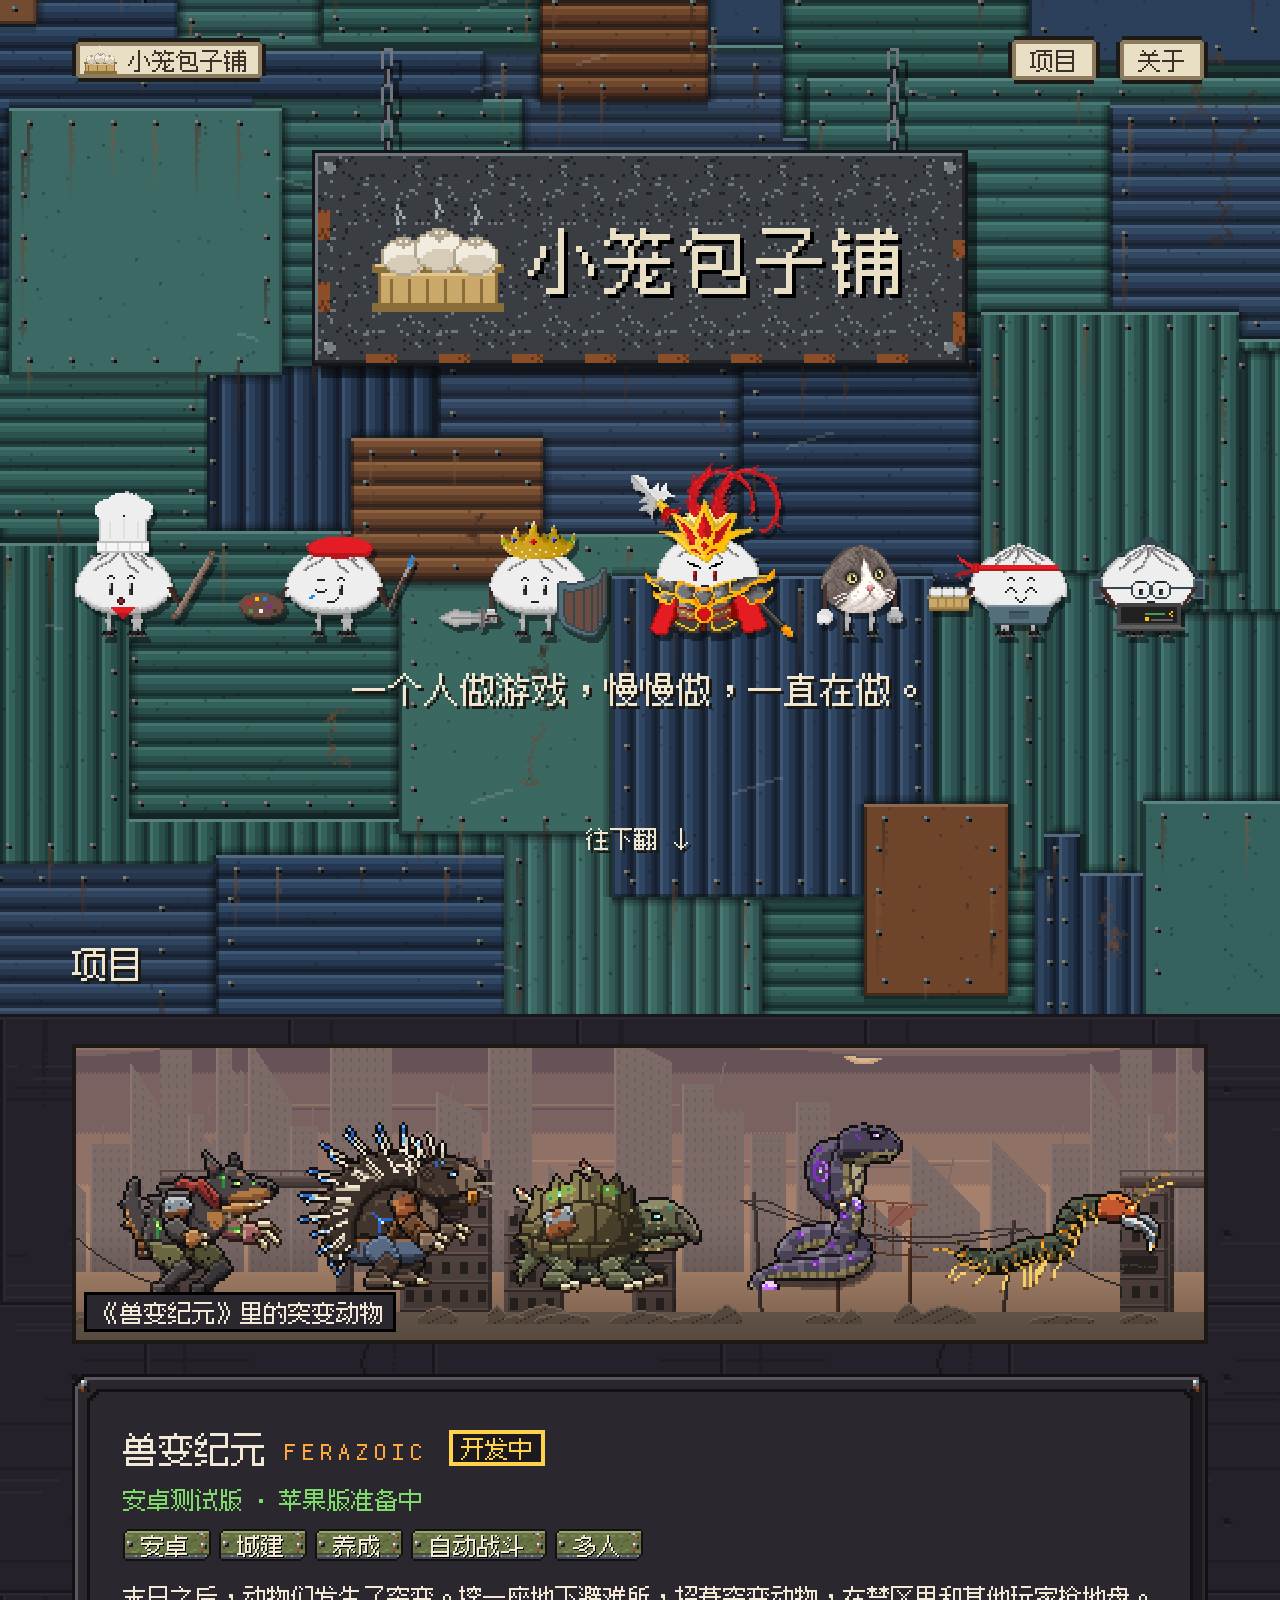
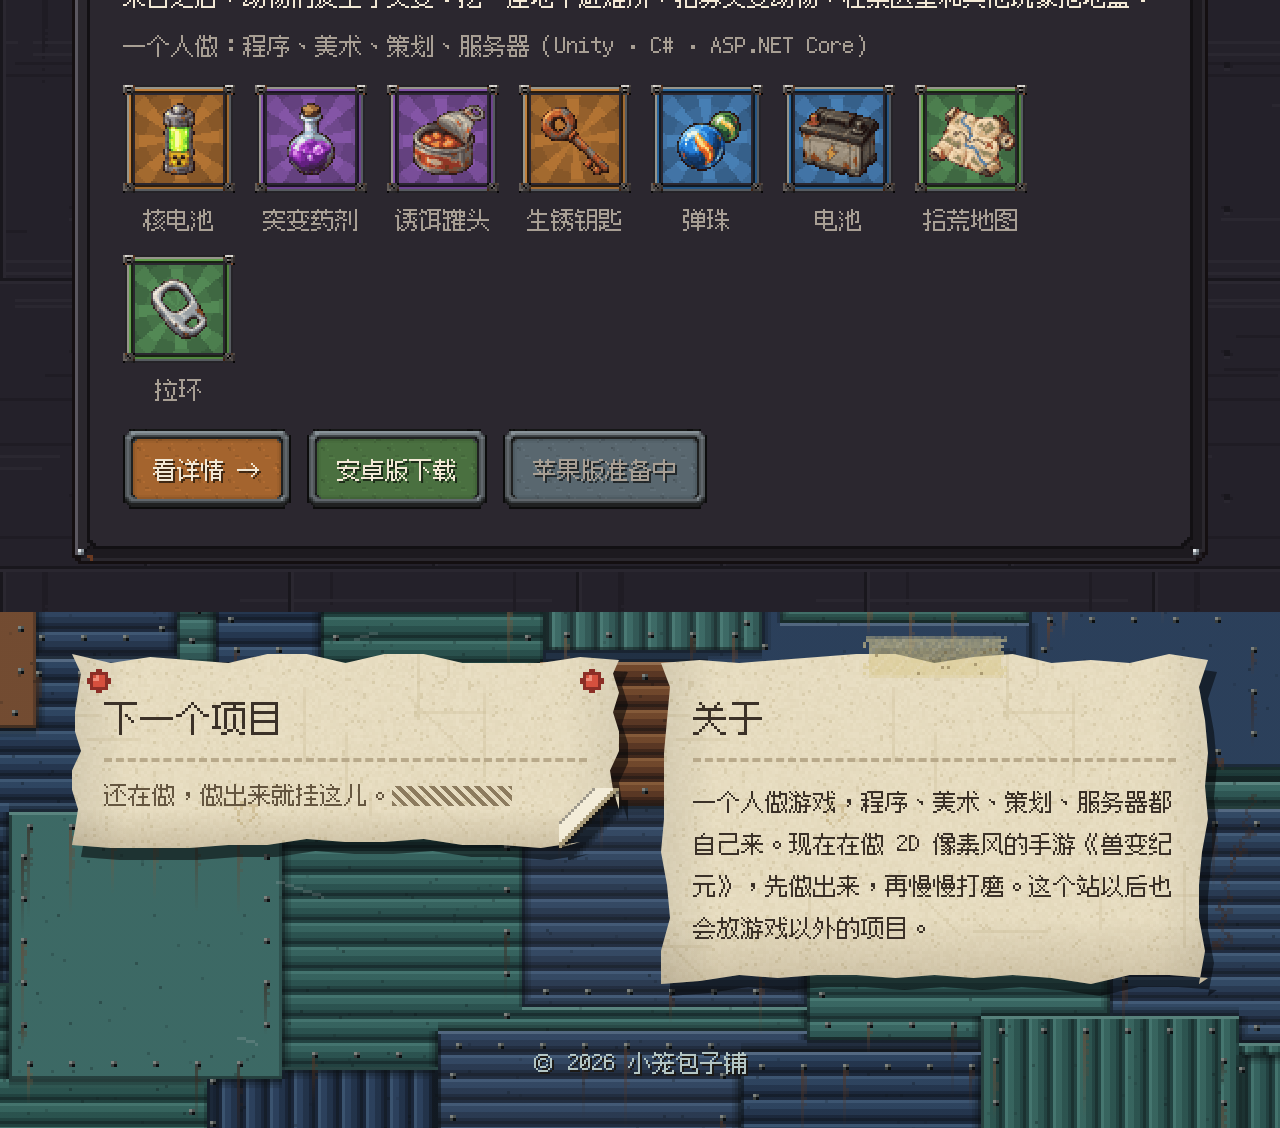
==== commit 4bbf2a8f: "首页吉祥物改成一排小包子：Mark 画的三个加四个新变体，会蹦、会翻面 - 第一屏的大吉祥物换成一排小的：厨师、画家、国王、吕布、猫、店小二、写代码的，左半边朝右、右半边朝左，各自蹦，偶尔转个身 - " ====
--- a/index.html
+++ b/index.html
@@ -28,7 +28,16 @@
       </div>
     </div>
     <div class="mid">
-      <img class="mascot" src="assets/ui/mascot.png" alt="小笼包子铺的吉祥物：一只穿着吕布盔甲、扛着方天画戟的小笼包" width="81" height="87">
+      <!-- 吉祥物：一排小包子，左边的朝右、右边的朝左（右边两个是翻转的），蹦蹦跳跳，偶尔转个身。排法和图在这里改 -->
+      <div class="mascots" role="img" aria-label="小笼包子铺的吉祥物：一排蹦蹦跳跳的小包子，有厨师、画家、店小二、戴王冠的、穿吕布盔甲的、长猫脸的和抱着电脑写代码的">
+        <span class="m"><img src="assets/ui/mascots/chef.png" alt="" width="70" height="73"></span>
+        <span class="m"><img src="assets/ui/mascots/artist.png" alt="" width="88" height="53"></span>
+        <span class="m"><img src="assets/ui/mascots/king.png" alt="" width="84" height="58"></span>
+        <span class="m"><img src="assets/ui/mascots/lvbu.png" alt="" width="81" height="87"></span>
+        <span class="m flip"><img src="assets/ui/mascots/cat.png" alt="" width="43" height="46"></span>
+        <span class="m flip"><img src="assets/ui/mascots/waiter.png" alt="" width="70" height="47"></span>
+        <span class="m flip"><img src="assets/ui/mascots/coder.png" alt="" width="57" height="50"></span>
+      </div>
       <p class="tag">一个人做游戏，<br class="ph">慢慢做，一直在做。</p>
     </div>
     <a class="down" href="#projects">往下翻 <span aria-hidden="true">↓</span></a>
--- a/css/site.css
+++ b/css/site.css
@@ -57,7 +57,15 @@
 .sign .steamer { width: calc(48px * var(--s)); height: calc(40px * var(--s)); }
 .sign h1 { font-weight: normal; font-size: 72px; line-height: 1.2; color: var(--paper); text-shadow: 4px 4px 0 #000; letter-spacing: 4px; white-space: nowrap; }
 .shop .mid { flex: 1; display: flex; flex-direction: column; align-items: center; justify-content: center; padding: calc(8px * var(--s)) 0; }
-.shop .mascot { width: calc(81px * var(--s)); height: calc(87px * var(--s)); filter: drop-shadow(calc(var(--s) * 3px) calc(var(--s) * 4px) 0 rgba(6, 8, 10, .5)); }
+/* 吉祥物：一排小包子。--ms 是它们的放大倍数（比页面小一档：电脑 2 倍，手机 1 倍）；.flip 朝左；--face 由 js 临时改成转身 */
+.mascots { --ms: 2; display: flex; flex-wrap: wrap; align-items: flex-end; justify-content: center; gap: calc(12px * var(--ms)); filter: drop-shadow(calc(var(--ms) * 2px) calc(var(--ms) * 3px) 0 rgba(6, 8, 10, .5)); }
+.mascots .m { display: block; animation: hop var(--hd, 1.2s) steps(5, jump-none) infinite; animation-delay: var(--hdelay, 0s); }
+.mascots .m img { width: calc(var(--w) * var(--ms) * 1px); height: calc(var(--h) * var(--ms) * 1px); transform: scaleX(var(--face, 1)); }
+.mascots .m.flip img { --face: -1; }
+.mascots .m.hide { display: none; }
+
+@keyframes hop { 0%, 100% { transform: translateY(0); } 40% { transform: translateY(calc(-7px * var(--ms))); } 72% { transform: translateY(0); } }
+@media (max-width: 760px) { .mascots { --ms: 1; } }
 .shop .tag { color: #efe6d1; font-size: 36px; margin-top: calc(8px * var(--s)); text-shadow: 3px 3px 0 var(--ink); }
 .ph { display: none; }   /* 只在手机上换行 */
 .shop .down { color: #efe6d1; text-shadow: 3px 3px 0 var(--ink); padding: 8px 16px; animation: bob 1.2s steps(2) infinite; }
@@ -204,7 +212,7 @@
 .btn.ghost:focus-visible { box-shadow: inset 0 0 0 4px var(--focus); }
 
 /* 系统设了「减少动态」：动物停在第一帧，「往下翻」不跳 */
-@media (prefers-reduced-motion: reduce) { .sprite, .shop .down { animation: none; } html { scroll-behavior: auto; } }
+@media (prefers-reduced-motion: reduce) { .sprite, .shop .down, .mascots .m { animation: none; } html { scroll-behavior: auto; } }
 
 /* =====================================================================
    项目画风。每个项目一节 .t-<theme>，换掉面板、按钮、标签、底纹用的图。
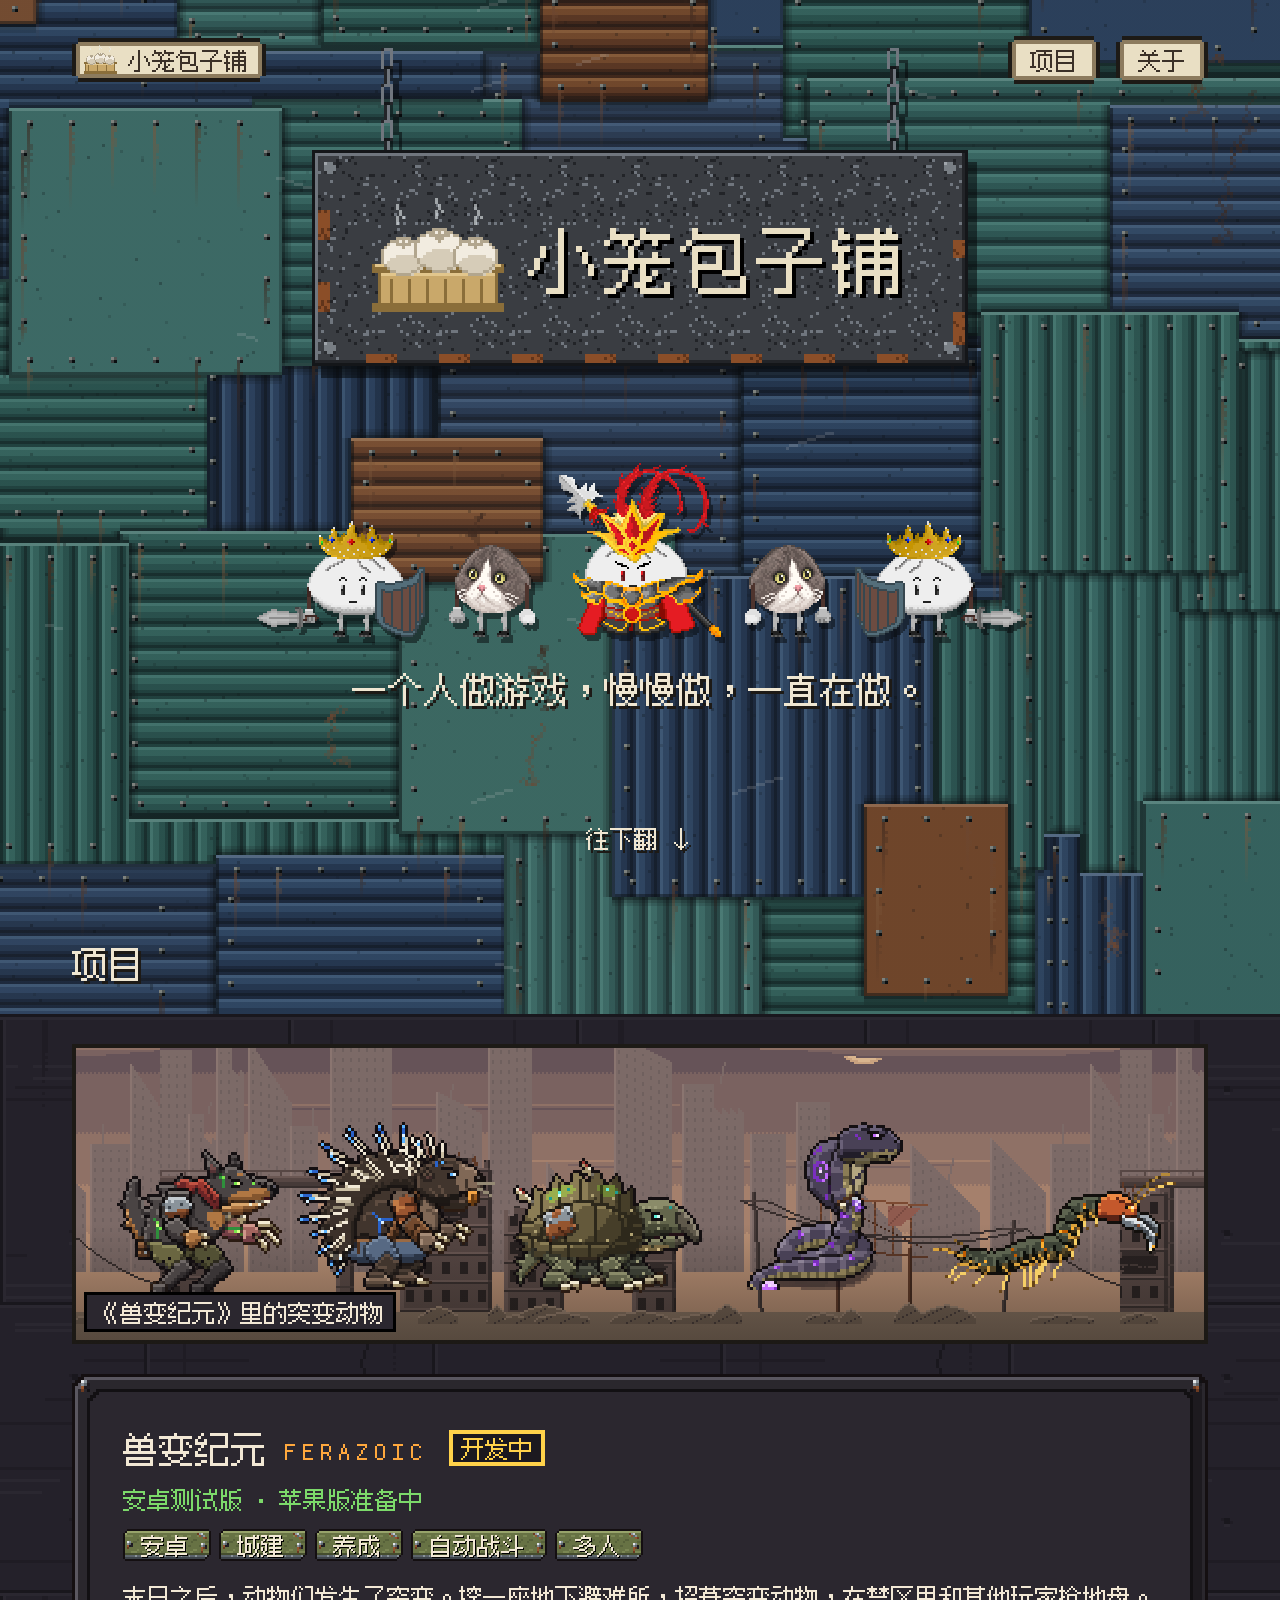
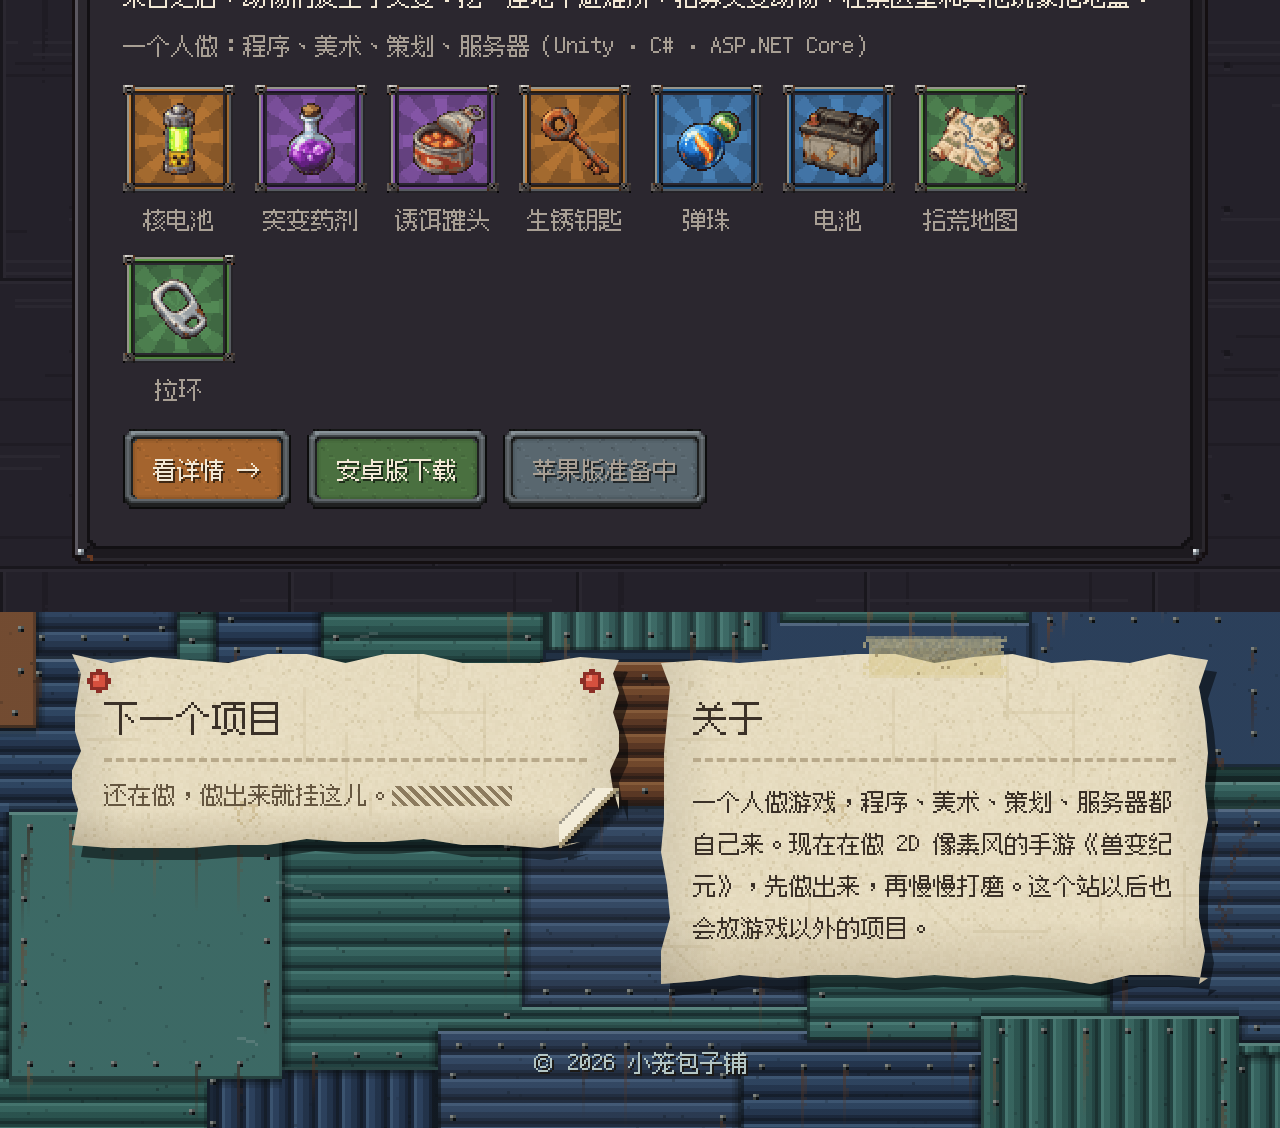
==== commit 6b723dd9: "吉祥物撤掉代码画的四个变体，换回 Mark 画的三个那一排 - 首页第一屏恢复成国王、猫、吕布、猫（翻面）、国王（翻面） - 删掉 tools/baozi.py 和它画的图；网站的图一律由 Mark " ====
--- a/index.html
+++ b/index.html
@@ -29,14 +29,12 @@
     </div>
     <div class="mid">
       <!-- 吉祥物：一排小包子，左边的朝右、右边的朝左（右边两个是翻转的），蹦蹦跳跳，偶尔转个身。排法和图在这里改 -->
-      <div class="mascots" role="img" aria-label="小笼包子铺的吉祥物：一排蹦蹦跳跳的小包子，有厨师、画家、店小二、戴王冠的、穿吕布盔甲的、长猫脸的和抱着电脑写代码的">
-        <span class="m"><img src="assets/ui/mascots/chef.png" alt="" width="70" height="73"></span>
-        <span class="m"><img src="assets/ui/mascots/artist.png" alt="" width="88" height="53"></span>
+      <div class="mascots" role="img" aria-label="小笼包子铺的吉祥物：一排蹦蹦跳跳的小笼包，戴王冠的、长猫脸的，中间是穿吕布盔甲的">
         <span class="m"><img src="assets/ui/mascots/king.png" alt="" width="84" height="58"></span>
+        <span class="m"><img src="assets/ui/mascots/cat.png" alt="" width="43" height="46"></span>
         <span class="m"><img src="assets/ui/mascots/lvbu.png" alt="" width="81" height="87"></span>
         <span class="m flip"><img src="assets/ui/mascots/cat.png" alt="" width="43" height="46"></span>
-        <span class="m flip"><img src="assets/ui/mascots/waiter.png" alt="" width="70" height="47"></span>
-        <span class="m flip"><img src="assets/ui/mascots/coder.png" alt="" width="57" height="50"></span>
+        <span class="m flip"><img src="assets/ui/mascots/king.png" alt="" width="84" height="58"></span>
       </div>
       <p class="tag">一个人做游戏，<br class="ph">慢慢做，一直在做。</p>
     </div>
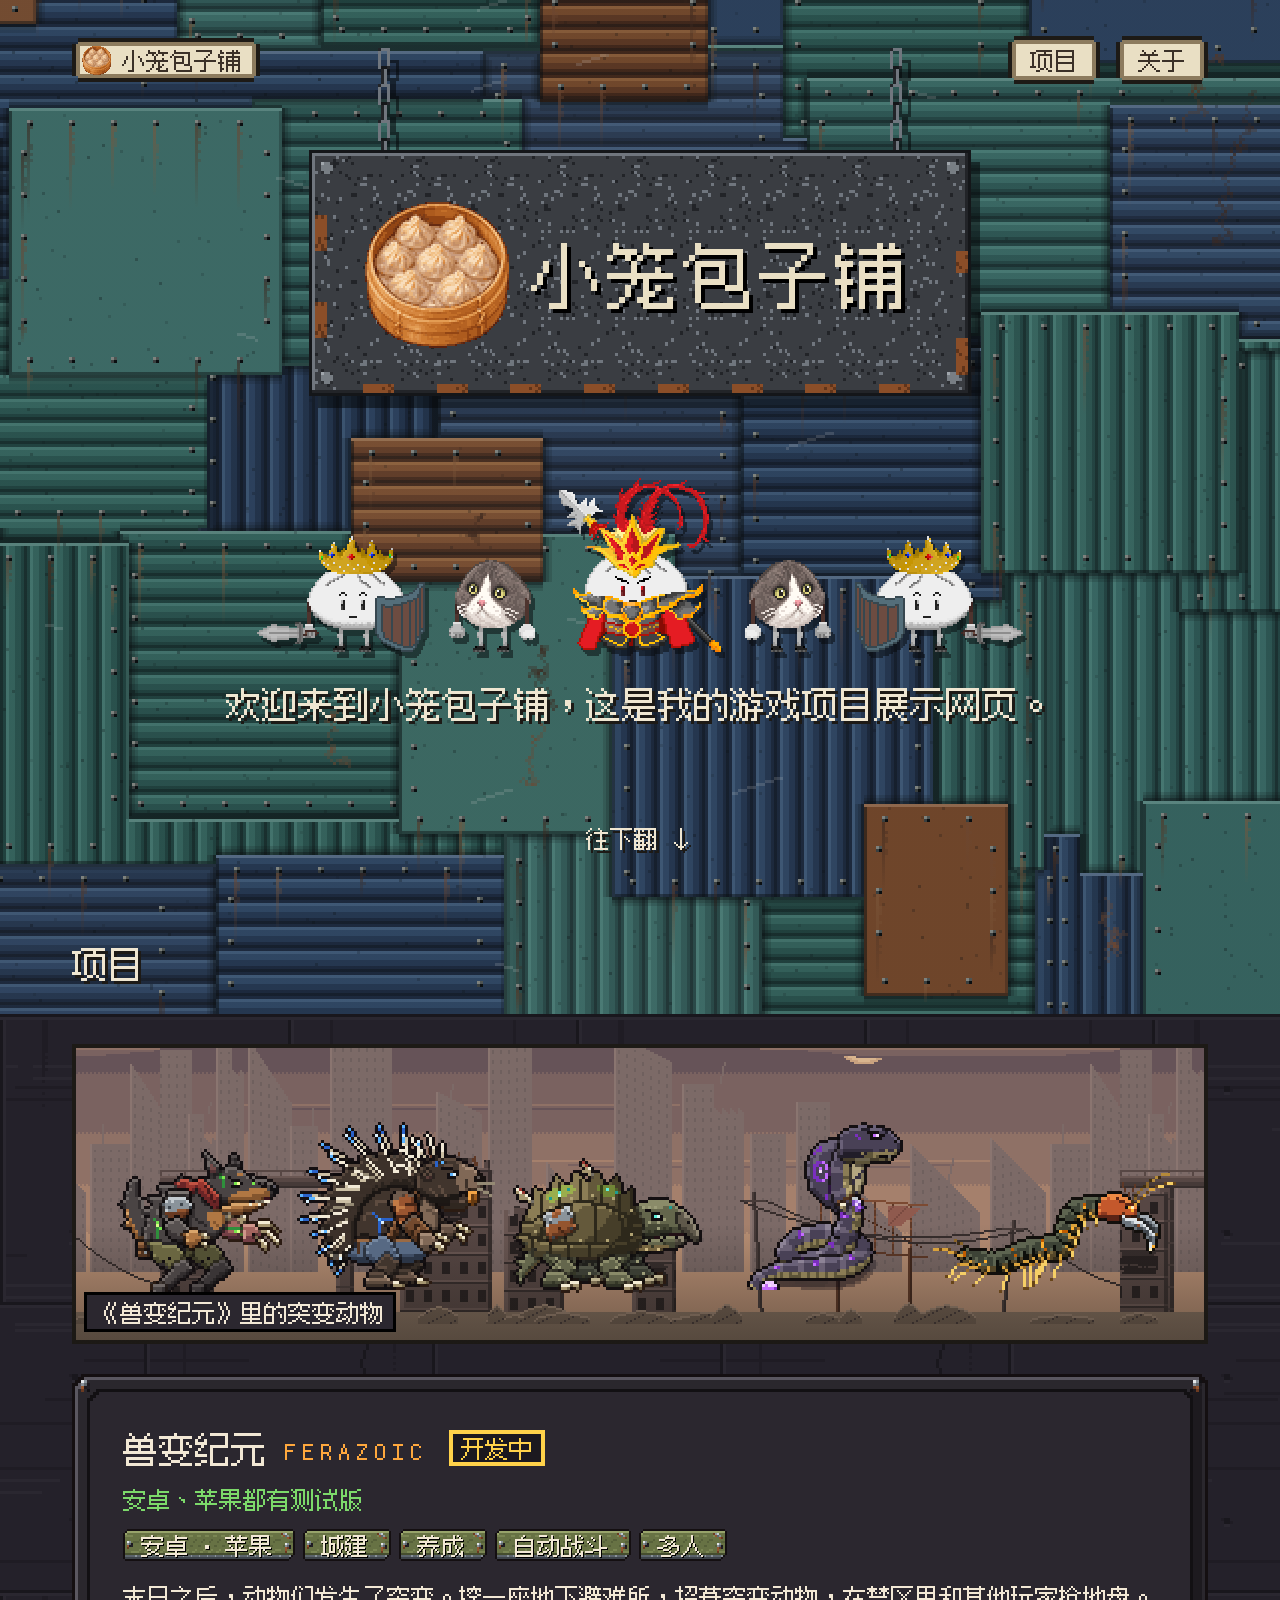
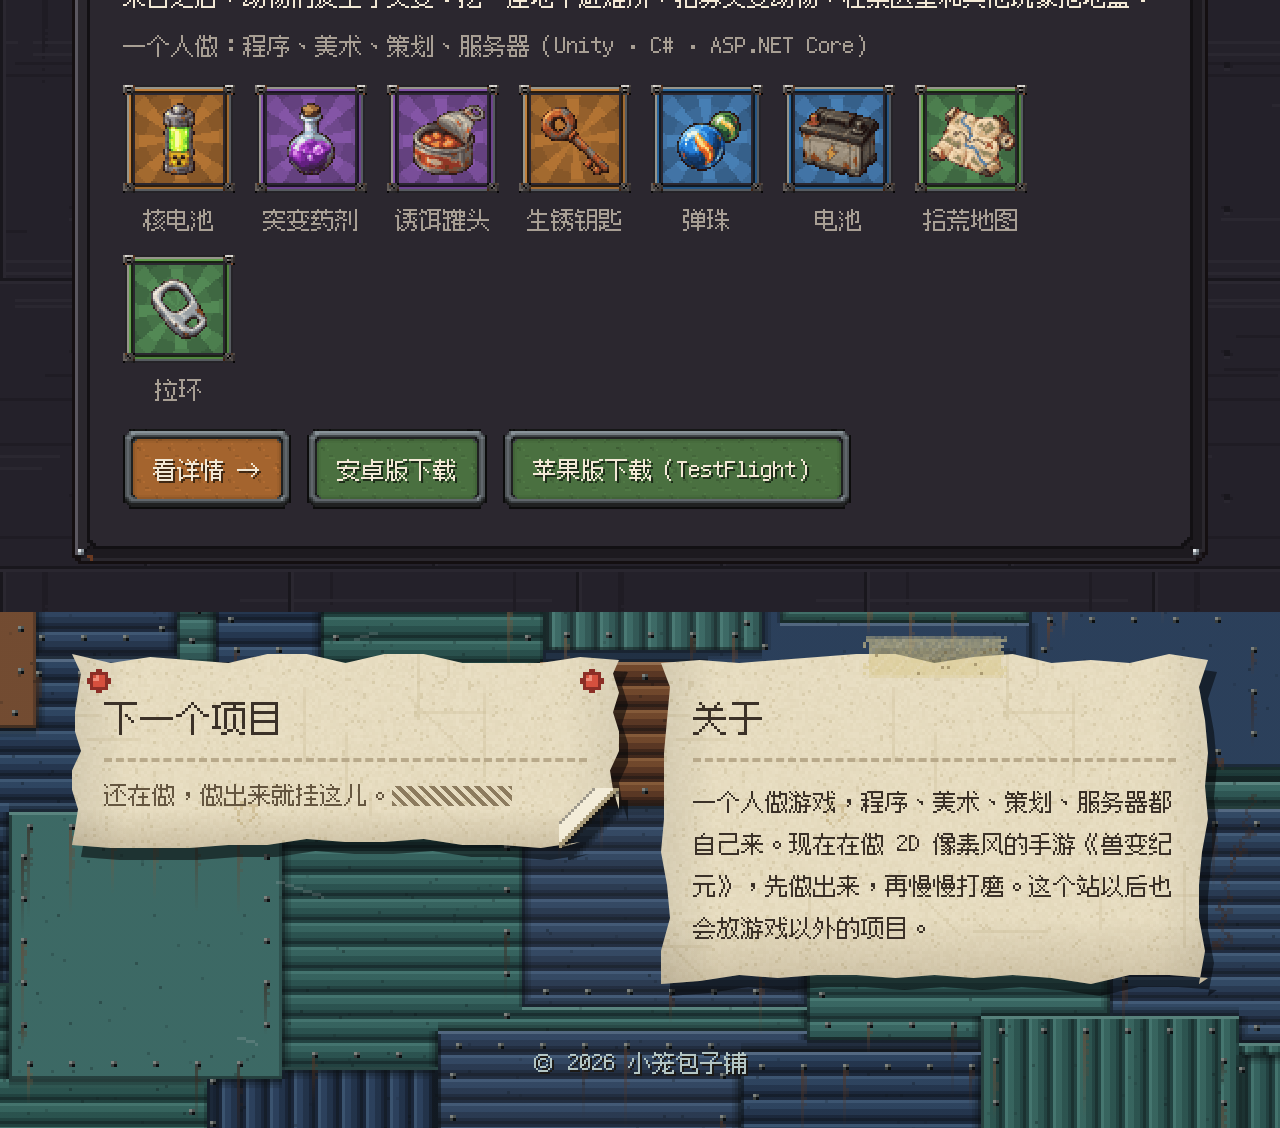
==== commit e6704f67: "店招和左上角换成 Mark 给的小笼包蒸笼（缩成 75×75 像素图），第一屏那句话改成欢迎语 - tools/steamer.py：把 tools/src/steamer.png（Mark 2026" ====
--- a/index.html
+++ b/index.html
@@ -12,7 +12,7 @@
 <body>
 <div class="page">
   <nav class="top" aria-label="页面">
-    <a class="home notch" href="index.html"><img src="assets/ui/steamer.png" alt="" width="48" height="40"><span class="hname">小笼包子铺</span></a>
+    <a class="home notch" href="index.html"><img src="assets/ui/steamer_nav.png" alt="" width="30" height="30"><span class="hname">小笼包子铺</span></a>
     <span class="grow"></span>
     <a class="notch" href="#projects">项目</a>
     <a class="notch" href="#about">关于</a>
@@ -23,7 +23,7 @@
     <div class="hang">
       <i class="chain l" aria-hidden="true"></i><i class="chain r" aria-hidden="true"></i>
       <div class="sign">
-        <img class="steamer" src="assets/ui/steamer.png" alt="" width="48" height="40">
+        <img class="steamer" src="assets/ui/steamer.png" alt="" width="75" height="75">
         <h1>小笼包子铺</h1>
       </div>
     </div>
@@ -36,7 +36,7 @@
         <span class="m flip"><img src="assets/ui/mascots/cat.png" alt="" width="43" height="46"></span>
         <span class="m flip"><img src="assets/ui/mascots/king.png" alt="" width="84" height="58"></span>
       </div>
-      <p class="tag">一个人做游戏，<br class="ph">慢慢做，一直在做。</p>
+      <p class="tag">欢迎来到小笼包子铺，<br class="ph">这是我的游戏项目展示网页。</p>
     </div>
     <a class="down" href="#projects">往下翻 <span aria-hidden="true">↓</span></a>
   </header>
--- a/css/site.css
+++ b/css/site.css
@@ -42,7 +42,7 @@
 .top a { padding: 6px 22px; background: var(--paper); color: var(--fg); box-shadow: inset 0 0 0 4px var(--ink), inset 0 0 0 8px var(--line); }
 .top a:not(.on):hover { background: #f3ecd9; box-shadow: inset 0 0 0 4px var(--ink), inset 0 0 0 8px var(--rust); }
 .top .home { display: inline-flex; align-items: center; gap: 10px; padding: 4px 18px 4px 10px; }
-.top .home img { width: 36px; height: 30px; }
+.top .home img { width: 30px; height: 30px; }
 .linkbtn { display: inline-block; padding: 6px 22px; background: var(--paper); color: var(--fg); box-shadow: inset 0 0 0 4px var(--ink), inset 0 0 0 8px var(--line); }
 .linkbtn:hover { background: #f3ecd9; box-shadow: inset 0 0 0 4px var(--ink), inset 0 0 0 8px var(--rust); }
 
@@ -54,7 +54,7 @@
 .hang .chain.l { left: calc(22px * var(--s)); } .hang .chain.r { right: calc(22px * var(--s)); }
 .sign { position: relative; display: flex; align-items: center; gap: calc(6px * var(--s)); padding: calc(4px * var(--s)) calc(8px * var(--s)) calc(4px * var(--s)) calc(6px * var(--s));
   border: calc(12px * var(--s)) solid transparent; border-image: url(../assets/ui/sign9.png) 12 fill round; }
-.sign .steamer { width: calc(48px * var(--s)); height: calc(40px * var(--s)); }
+.sign .steamer { width: 150px; height: 150px; }   /* 75×75 的像素图放大 2 倍 */
 .sign h1 { font-weight: normal; font-size: 72px; line-height: 1.2; color: var(--paper); text-shadow: 4px 4px 0 #000; letter-spacing: 4px; white-space: nowrap; }
 .shop .mid { flex: 1; display: flex; flex-direction: column; align-items: center; justify-content: center; padding: calc(8px * var(--s)) 0; }
 /* 吉祥物：一排小包子。--ms 是它们的放大倍数（比页面小一档：电脑 2 倍，手机 1 倍）；.flip 朝左；--face 由 js 临时改成转身 */
@@ -76,6 +76,7 @@
   .hang .chain.l { left: calc(14px * var(--s)); } .hang .chain.r { right: calc(14px * var(--s)); }
   .sign { gap: calc(3px * var(--s)); padding: calc(3px * var(--s)) calc(5px * var(--s)) calc(3px * var(--s)) calc(3px * var(--s)); }
   .sign h1 { font-size: 36px; letter-spacing: 2px; text-shadow: 3px 3px 0 #000; }   /* 手机上牌子要放得下 */
+  .sign .steamer { width: 75px; height: 75px; }
   .top .hname { display: none; }   /* 手机上只留小图标 */
   .shop .tag { font-size: 24px; } .ph { display: inline; }
 }
